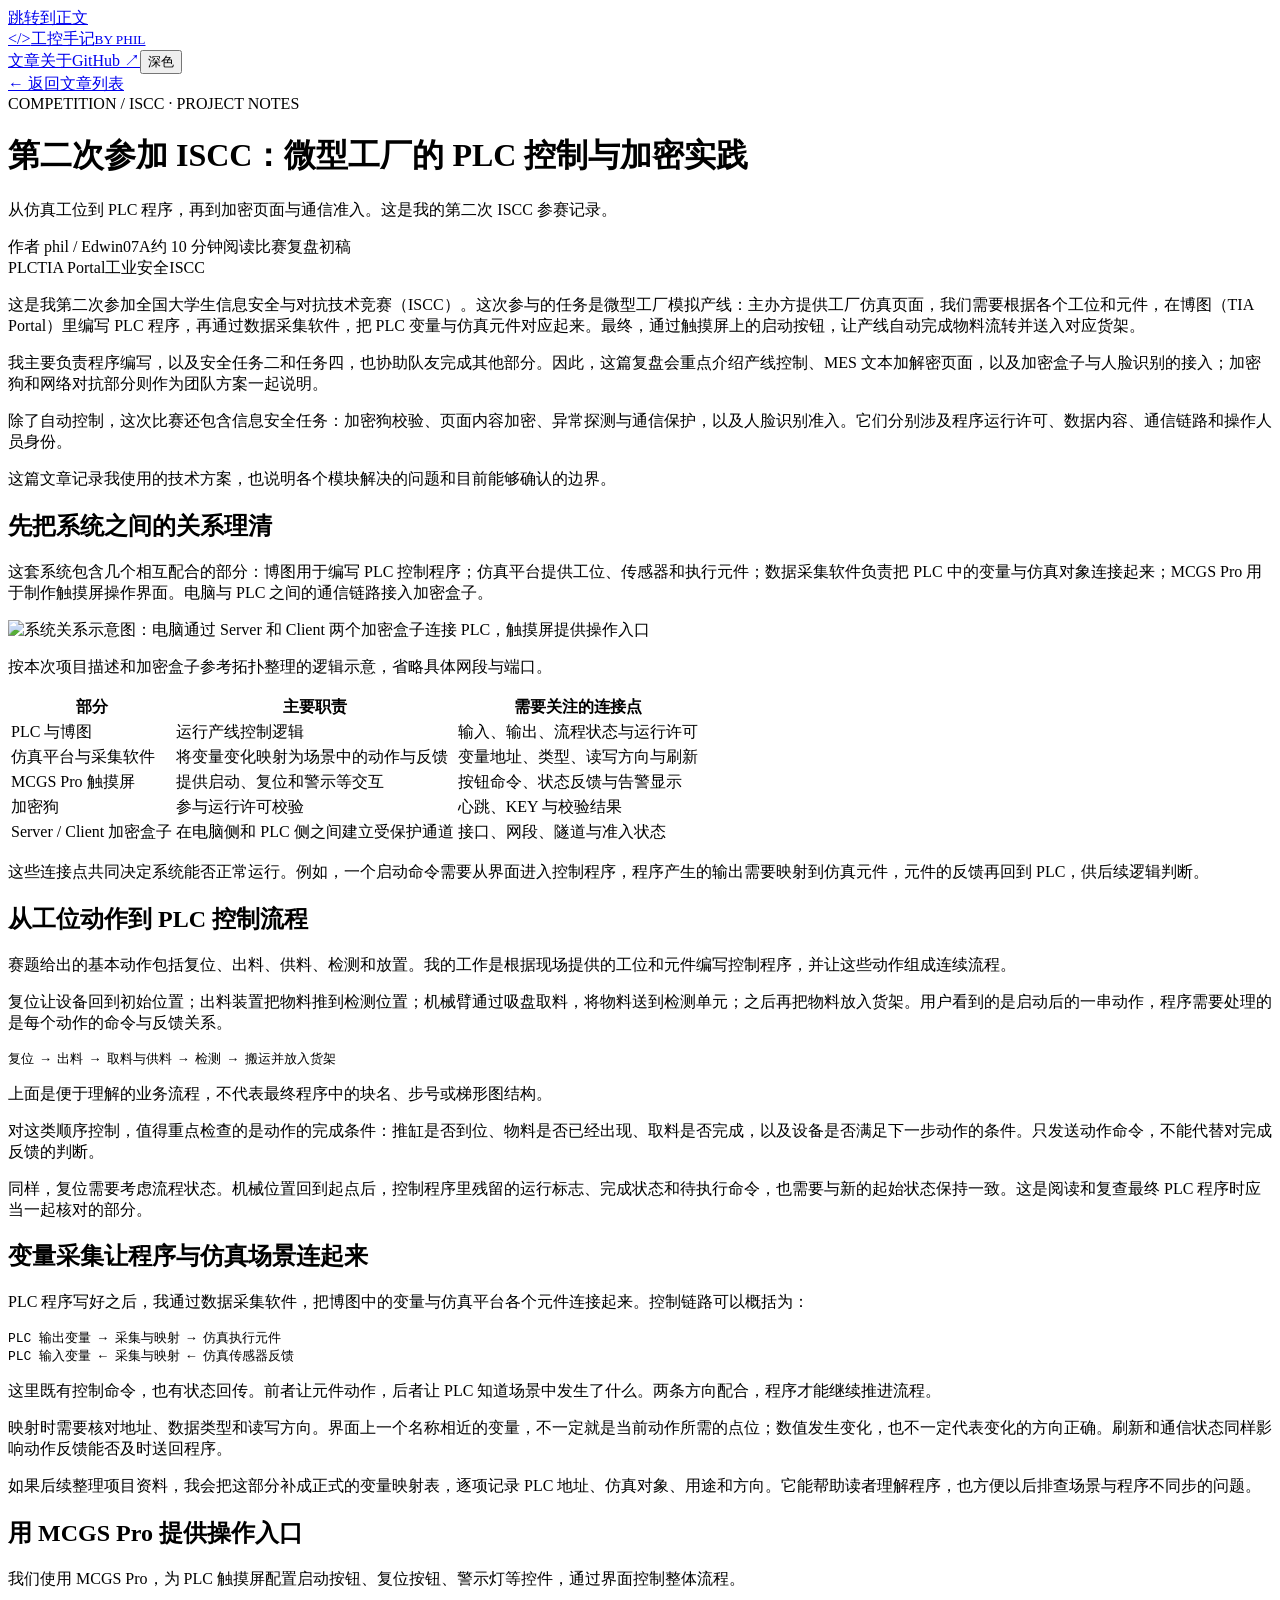
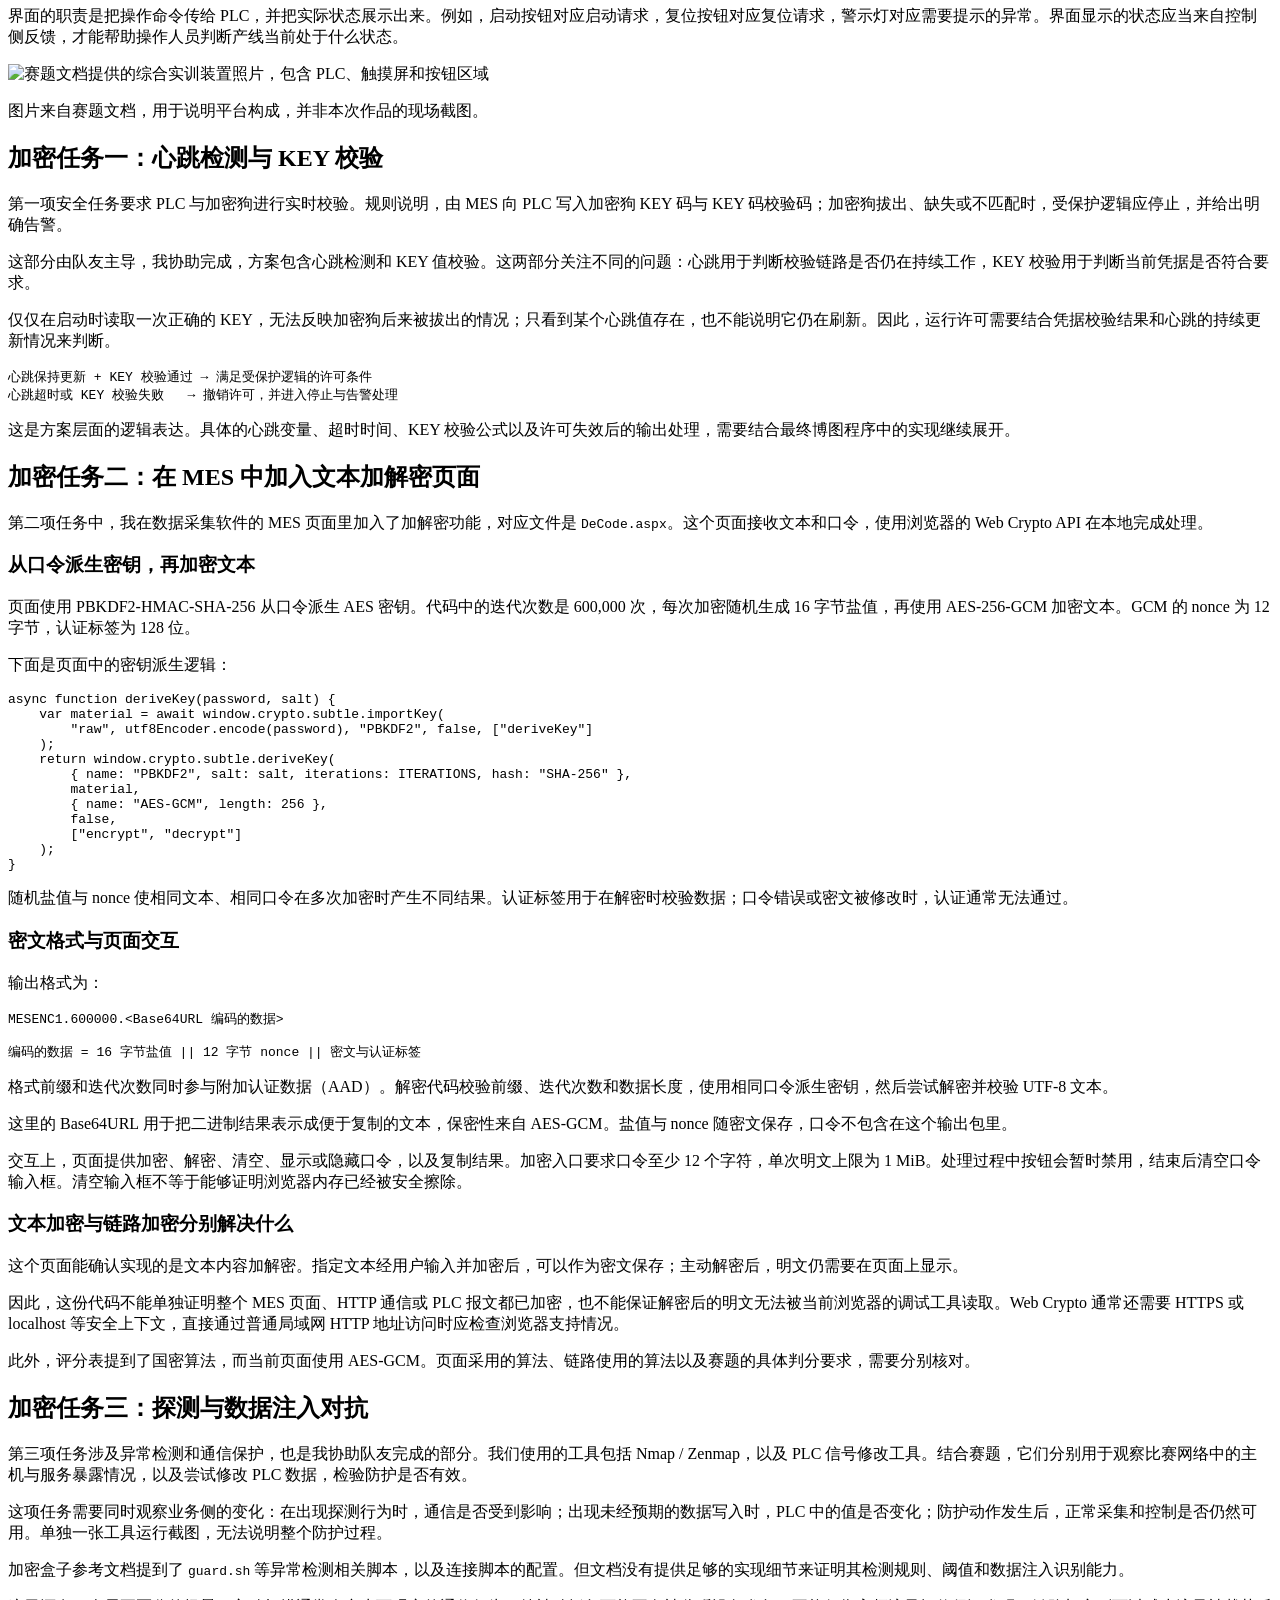
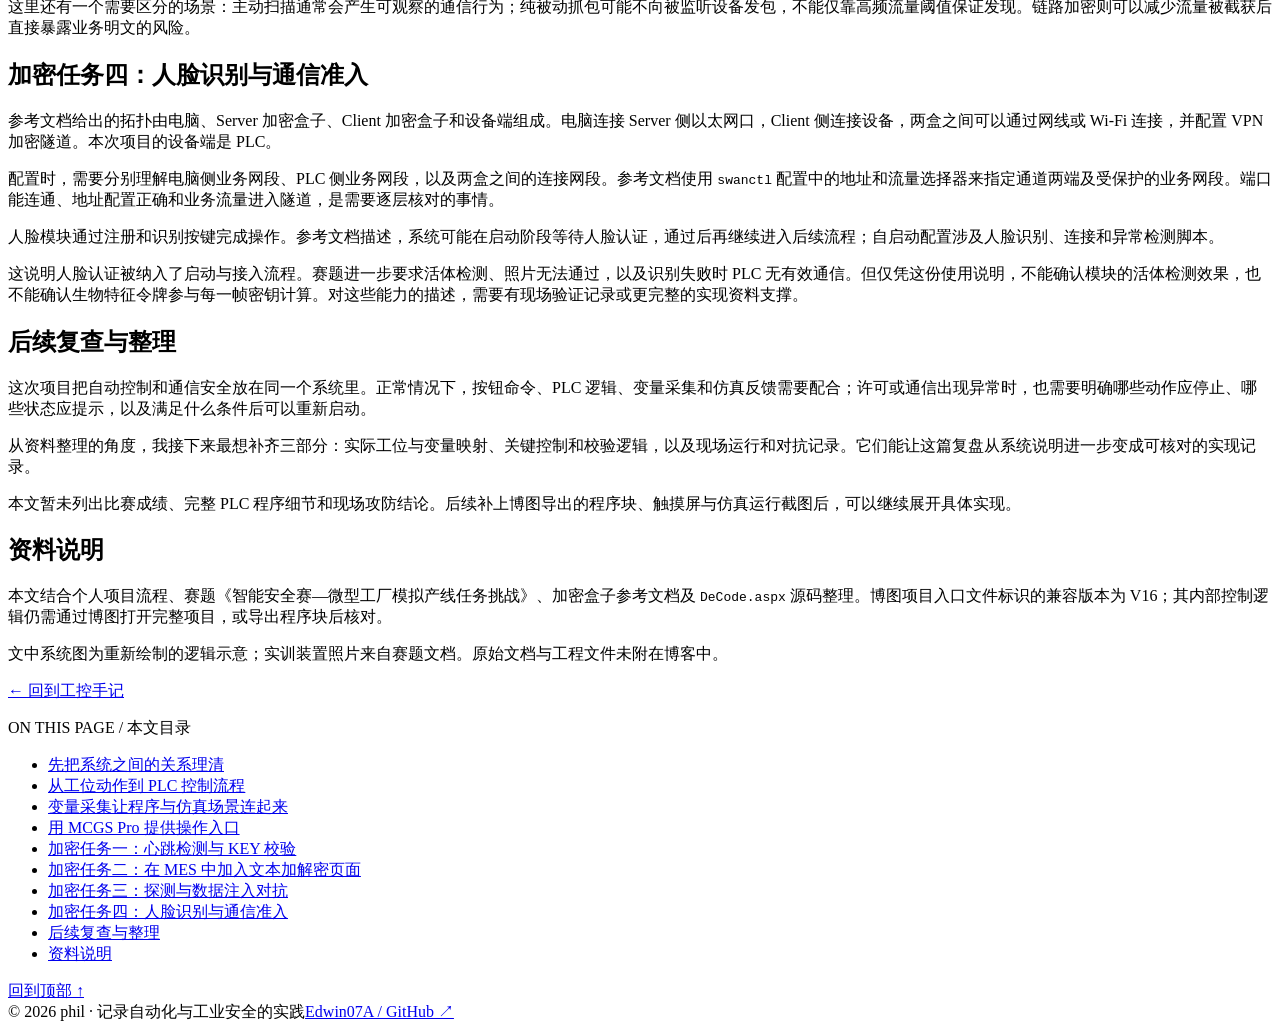
==== micro-factory.html @ 3b3b58c2 "ISCC 比赛复盘" ====
<!doctype html>
<html lang="zh-CN"><head><meta charset="utf-8"><meta name="viewport" content="width=device-width, initial-scale=1">
<title>第二次参加 ISCC：微型工厂的 PLC 控制与加密实践 · phil 的工控手记</title><meta name="description" content="记录微型工厂仿真产线中的博图编程、变量采集、MCGS Pro 组态，以及加密狗校验、文本加密与加密盒子通信保护。">
<meta name="author" content="phil"><meta name="color-scheme" content="light dark"><meta property="og:title" content="第二次参加 ISCC：微型工厂的 PLC 控制与加密实践"><meta property="og:description" content="记录微型工厂仿真产线中的博图编程、变量采集、MCGS Pro 组态，以及加密狗校验、文本加密与加密盒子通信保护。"><meta property="og:type" content="article"><meta property="og:locale" content="zh_CN">
<link rel="icon" type="image/svg+xml" href="assets/favicon.svg"><link rel="stylesheet" href="assets/style.css"><script src="assets/site.js" defer></script>
</head><body><a class="skip-link" href="#main">跳转到正文</a>
<header class="site-header"><div class="wrap header-inner">
<a class="brand" href="index.html" aria-label="phil 的工控手记首页"><span class="brand-mark" aria-hidden="true">&lt;/&gt;</span>工控手记<small>BY PHIL</small></a>
<nav aria-label="主导航"><a href="index.html#posts">文章</a><a class="about-link" href="index.html#about">关于</a><a href="https://github.com/Edwin07A" target="_blank" rel="noopener noreferrer">GitHub ↗</a><button class="theme-toggle" type="button" data-theme-toggle>深色</button></nav>
</div></header><div class="reading-progress" aria-hidden="true"></div><main id="main" class="wrap"><header class="article-header"><a class="back-link" href="index.html#posts">← 返回文章列表</a><div class="eyebrow">COMPETITION / ISCC · PROJECT NOTES</div><h1>第二次参加 ISCC：微型工厂的 PLC 控制与加密实践</h1><p class="article-deck">从仿真工位到 PLC 程序，再到加密页面与通信准入。这是我的第二次 ISCC 参赛记录。</p><div class="article-meta"><span>作者 phil / Edwin07A</span><span>约 10 分钟阅读</span><span>比赛复盘初稿</span></div><div class="tags"><span class="tag">PLC</span><span class="tag">TIA Portal</span><span class="tag">工业安全</span><span class="tag">ISCC</span></div></header>
<div class="article-layout"><article class="article-body" aria-label="比赛复盘正文"><p>这是我第二次参加全国大学生信息安全与对抗技术竞赛（ISCC）。这次参与的任务是微型工厂模拟产线：主办方提供工厂仿真页面，我们需要根据各个工位和元件，在博图（TIA Portal）里编写 PLC 程序，再通过数据采集软件，把 PLC 变量与仿真元件对应起来。最终，通过触摸屏上的启动按钮，让产线自动完成物料流转并送入对应货架。</p>
<p>我主要负责程序编写，以及安全任务二和任务四，也协助队友完成其他部分。因此，这篇复盘会重点介绍产线控制、MES 文本加解密页面，以及加密盒子与人脸识别的接入；加密狗和网络对抗部分则作为团队方案一起说明。</p>
<p>除了自动控制，这次比赛还包含信息安全任务：加密狗校验、页面内容加密、异常探测与通信保护，以及人脸识别准入。它们分别涉及程序运行许可、数据内容、通信链路和操作人员身份。</p>
<p>这篇文章记录我使用的技术方案，也说明各个模块解决的问题和目前能够确认的边界。</p>
<h2 id="section-1">先把系统之间的关系理清</h2>
<p>这套系统包含几个相互配合的部分：博图用于编写 PLC 控制程序；仿真平台提供工位、传感器和执行元件；数据采集软件负责把 PLC 中的变量与仿真对象连接起来；MCGS Pro 用于制作触摸屏操作界面。电脑与 PLC 之间的通信链路接入加密盒子。</p>
<p><img alt="系统关系示意图：电脑通过 Server 和 Client 两个加密盒子连接 PLC，触摸屏提供操作入口" src="assets/images/system-overview.svg" /></p>
<p class="figure-note">按本次项目描述和加密盒子参考拓扑整理的逻辑示意，省略具体网段与端口。</p>

<table>
<thead>
<tr>
<th>部分</th>
<th>主要职责</th>
<th>需要关注的连接点</th>
</tr>
</thead>
<tbody>
<tr>
<td>PLC 与博图</td>
<td>运行产线控制逻辑</td>
<td>输入、输出、流程状态与运行许可</td>
</tr>
<tr>
<td>仿真平台与采集软件</td>
<td>将变量变化映射为场景中的动作与反馈</td>
<td>变量地址、类型、读写方向与刷新</td>
</tr>
<tr>
<td>MCGS Pro 触摸屏</td>
<td>提供启动、复位和警示等交互</td>
<td>按钮命令、状态反馈与告警显示</td>
</tr>
<tr>
<td>加密狗</td>
<td>参与运行许可校验</td>
<td>心跳、KEY 与校验结果</td>
</tr>
<tr>
<td>Server / Client 加密盒子</td>
<td>在电脑侧和 PLC 侧之间建立受保护通道</td>
<td>接口、网段、隧道与准入状态</td>
</tr>
</tbody>
</table>
<p>这些连接点共同决定系统能否正常运行。例如，一个启动命令需要从界面进入控制程序，程序产生的输出需要映射到仿真元件，元件的反馈再回到 PLC，供后续逻辑判断。</p>
<h2 id="section-2">从工位动作到 PLC 控制流程</h2>
<p>赛题给出的基本动作包括复位、出料、供料、检测和放置。我的工作是根据现场提供的工位和元件编写控制程序，并让这些动作组成连续流程。</p>
<p>复位让设备回到初始位置；出料装置把物料推到检测位置；机械臂通过吸盘取料，将物料送到检测单元；之后再把物料放入货架。用户看到的是启动后的一串动作，程序需要处理的是每个动作的命令与反馈关系。</p>
<pre><code class="language-text">复位 → 出料 → 取料与供料 → 检测 → 搬运并放入货架
</code></pre>
<p>上面是便于理解的业务流程，不代表最终程序中的块名、步号或梯形图结构。</p>
<p>对这类顺序控制，值得重点检查的是动作的完成条件：推缸是否到位、物料是否已经出现、取料是否完成，以及设备是否满足下一步动作的条件。只发送动作命令，不能代替对完成反馈的判断。</p>
<p>同样，复位需要考虑流程状态。机械位置回到起点后，控制程序里残留的运行标志、完成状态和待执行命令，也需要与新的起始状态保持一致。这是阅读和复查最终 PLC 程序时应当一起核对的部分。</p>
<h2 id="section-3">变量采集让程序与仿真场景连起来</h2>
<p>PLC 程序写好之后，我通过数据采集软件，把博图中的变量与仿真平台各个元件连接起来。控制链路可以概括为：</p>
<pre><code class="language-text">PLC 输出变量 → 采集与映射 → 仿真执行元件
PLC 输入变量 ← 采集与映射 ← 仿真传感器反馈
</code></pre>
<p>这里既有控制命令，也有状态回传。前者让元件动作，后者让 PLC 知道场景中发生了什么。两条方向配合，程序才能继续推进流程。</p>
<p>映射时需要核对地址、数据类型和读写方向。界面上一个名称相近的变量，不一定就是当前动作所需的点位；数值发生变化，也不一定代表变化的方向正确。刷新和通信状态同样影响动作反馈能否及时送回程序。</p>
<p>如果后续整理项目资料，我会把这部分补成正式的变量映射表，逐项记录 PLC 地址、仿真对象、用途和方向。它能帮助读者理解程序，也方便以后排查场景与程序不同步的问题。</p>
<h2 id="section-4">用 MCGS Pro 提供操作入口</h2>
<p>我们使用 MCGS Pro，为 PLC 触摸屏配置启动按钮、复位按钮、警示灯等控件，通过界面控制整体流程。</p>
<p>界面的职责是把操作命令传给 PLC，并把实际状态展示出来。例如，启动按钮对应启动请求，复位按钮对应复位请求，警示灯对应需要提示的异常。界面显示的状态应当来自控制侧反馈，才能帮助操作人员判断产线当前处于什么状态。</p>
<p><img alt="赛题文档提供的综合实训装置照片，包含 PLC、触摸屏和按钮区域" src="assets/images/control-platform.jpg" /></p>
<p class="figure-note">图片来自赛题文档，用于说明平台构成，并非本次作品的现场截图。</p>

<h2 id="section-5">加密任务一：心跳检测与 KEY 校验</h2>
<p>第一项安全任务要求 PLC 与加密狗进行实时校验。规则说明，由 MES 向 PLC 写入加密狗 KEY 码与 KEY 码校验码；加密狗拔出、缺失或不匹配时，受保护逻辑应停止，并给出明确告警。</p>
<p>这部分由队友主导，我协助完成，方案包含心跳检测和 KEY 值校验。这两部分关注不同的问题：心跳用于判断校验链路是否仍在持续工作，KEY 校验用于判断当前凭据是否符合要求。</p>
<p>仅仅在启动时读取一次正确的 KEY，无法反映加密狗后来被拔出的情况；只看到某个心跳值存在，也不能说明它仍在刷新。因此，运行许可需要结合凭据校验结果和心跳的持续更新情况来判断。</p>
<pre><code class="language-text">心跳保持更新 + KEY 校验通过 → 满足受保护逻辑的许可条件
心跳超时或 KEY 校验失败   → 撤销许可，并进入停止与告警处理
</code></pre>
<p>这是方案层面的逻辑表达。具体的心跳变量、超时时间、KEY 校验公式以及许可失效后的输出处理，需要结合最终博图程序中的实现继续展开。</p>
<h2 id="section-6">加密任务二：在 MES 中加入文本加解密页面</h2>
<p>第二项任务中，我在数据采集软件的 MES 页面里加入了加解密功能，对应文件是 <code>DeCode.aspx</code>。这个页面接收文本和口令，使用浏览器的 Web Crypto API 在本地完成处理。</p>
<h3 id="_3">从口令派生密钥，再加密文本</h3>
<p>页面使用 PBKDF2-HMAC-SHA-256 从口令派生 AES 密钥。代码中的迭代次数是 600,000 次，每次加密随机生成 16 字节盐值，再使用 AES-256-GCM 加密文本。GCM 的 nonce 为 12 字节，认证标签为 128 位。</p>
<p>下面是页面中的密钥派生逻辑：</p>
<pre><code class="language-javascript">async function deriveKey(password, salt) {
    var material = await window.crypto.subtle.importKey(
        &quot;raw&quot;, utf8Encoder.encode(password), &quot;PBKDF2&quot;, false, [&quot;deriveKey&quot;]
    );
    return window.crypto.subtle.deriveKey(
        { name: &quot;PBKDF2&quot;, salt: salt, iterations: ITERATIONS, hash: &quot;SHA-256&quot; },
        material,
        { name: &quot;AES-GCM&quot;, length: 256 },
        false,
        [&quot;encrypt&quot;, &quot;decrypt&quot;]
    );
}
</code></pre>
<p>随机盐值与 nonce 使相同文本、相同口令在多次加密时产生不同结果。认证标签用于在解密时校验数据；口令错误或密文被修改时，认证通常无法通过。</p>
<h3 id="_4">密文格式与页面交互</h3>
<p>输出格式为：</p>
<pre><code class="language-text">MESENC1.600000.&lt;Base64URL 编码的数据&gt;

编码的数据 = 16 字节盐值 || 12 字节 nonce || 密文与认证标签
</code></pre>
<p>格式前缀和迭代次数同时参与附加认证数据（AAD）。解密代码校验前缀、迭代次数和数据长度，使用相同口令派生密钥，然后尝试解密并校验 UTF-8 文本。</p>
<p>这里的 Base64URL 用于把二进制结果表示成便于复制的文本，保密性来自 AES-GCM。盐值与 nonce 随密文保存，口令不包含在这个输出包里。</p>
<p>交互上，页面提供加密、解密、清空、显示或隐藏口令，以及复制结果。加密入口要求口令至少 12 个字符，单次明文上限为 1 MiB。处理过程中按钮会暂时禁用，结束后清空口令输入框。清空输入框不等于能够证明浏览器内存已经被安全擦除。</p>
<h3 id="_5">文本加密与链路加密分别解决什么</h3>
<p>这个页面能确认实现的是文本内容加解密。指定文本经用户输入并加密后，可以作为密文保存；主动解密后，明文仍需要在页面上显示。</p>
<p>因此，这份代码不能单独证明整个 MES 页面、HTTP 通信或 PLC 报文都已加密，也不能保证解密后的明文无法被当前浏览器的调试工具读取。Web Crypto 通常还需要 HTTPS 或 localhost 等安全上下文，直接通过普通局域网 HTTP 地址访问时应检查浏览器支持情况。</p>
<p>此外，评分表提到了国密算法，而当前页面使用 AES-GCM。页面采用的算法、链路使用的算法以及赛题的具体判分要求，需要分别核对。</p>
<h2 id="section-7">加密任务三：探测与数据注入对抗</h2>
<p>第三项任务涉及异常检测和通信保护，也是我协助队友完成的部分。我们使用的工具包括 Nmap / Zenmap，以及 PLC 信号修改工具。结合赛题，它们分别用于观察比赛网络中的主机与服务暴露情况，以及尝试修改 PLC 数据，检验防护是否有效。</p>
<p>这项任务需要同时观察业务侧的变化：在出现探测行为时，通信是否受到影响；出现未经预期的数据写入时，PLC 中的值是否变化；防护动作发生后，正常采集和控制是否仍然可用。单独一张工具运行截图，无法说明整个防护过程。</p>
<p>加密盒子参考文档提到了 <code>guard.sh</code> 等异常检测相关脚本，以及连接脚本的配置。但文档没有提供足够的实现细节来证明其检测规则、阈值和数据注入识别能力。</p>
<p>这里还有一个需要区分的场景：主动扫描通常会产生可观察的通信行为；纯被动抓包可能不向被监听设备发包，不能仅靠高频流量阈值保证发现。链路加密则可以减少流量被截获后直接暴露业务明文的风险。</p>
<h2 id="section-8">加密任务四：人脸识别与通信准入</h2>
<p>参考文档给出的拓扑由电脑、Server 加密盒子、Client 加密盒子和设备端组成。电脑连接 Server 侧以太网口，Client 侧连接设备，两盒之间可以通过网线或 Wi-Fi 连接，并配置 VPN 加密隧道。本次项目的设备端是 PLC。</p>
<p>配置时，需要分别理解电脑侧业务网段、PLC 侧业务网段，以及两盒之间的连接网段。参考文档使用 <code>swanctl</code> 配置中的地址和流量选择器来指定通道两端及受保护的业务网段。端口能连通、地址配置正确和业务流量进入隧道，是需要逐层核对的事情。</p>
<p>人脸模块通过注册和识别按键完成操作。参考文档描述，系统可能在启动阶段等待人脸认证，通过后再继续进入后续流程；自启动配置涉及人脸识别、连接和异常检测脚本。</p>
<p>这说明人脸认证被纳入了启动与接入流程。赛题进一步要求活体检测、照片无法通过，以及识别失败时 PLC 无有效通信。但仅凭这份使用说明，不能确认模块的活体检测效果，也不能确认生物特征令牌参与每一帧密钥计算。对这些能力的描述，需要有现场验证记录或更完整的实现资料支撑。</p>
<h2 id="section-9">后续复查与整理</h2>
<p>这次项目把自动控制和通信安全放在同一个系统里。正常情况下，按钮命令、PLC 逻辑、变量采集和仿真反馈需要配合；许可或通信出现异常时，也需要明确哪些动作应停止、哪些状态应提示，以及满足什么条件后可以重新启动。</p>
<p>从资料整理的角度，我接下来最想补齐三部分：实际工位与变量映射、关键控制和校验逻辑，以及现场运行和对抗记录。它们能让这篇复盘从系统说明进一步变成可核对的实现记录。</p>
<p>本文暂未列出比赛成绩、完整 PLC 程序细节和现场攻防结论。后续补上博图导出的程序块、触摸屏与仿真运行截图后，可以继续展开具体实现。</p>
<h2 id="section-10">资料说明</h2>
<p>本文结合个人项目流程、赛题《智能安全赛—微型工厂模拟产线任务挑战》、加密盒子参考文档及 <code>DeCode.aspx</code> 源码整理。博图项目入口文件标识的兼容版本为 V16；其内部控制逻辑仍需通过博图打开完整项目，或导出程序块后核对。</p>
<p>文中系统图为重新绘制的逻辑示意；实训装置照片来自赛题文档。原始文档与工程文件未附在博客中。</p><div class="article-end"><a href="index.html#posts">← 回到工控手记</a></div></article><aside class="article-aside" aria-label="文章目录"><p class="aside-label">ON THIS PAGE / 本文目录</p><div class="toc">
<ul>
<li><a href="#section-1">先把系统之间的关系理清</a></li>
<li><a href="#section-2">从工位动作到 PLC 控制流程</a></li>
<li><a href="#section-3">变量采集让程序与仿真场景连起来</a></li>
<li><a href="#section-4">用 MCGS Pro 提供操作入口</a></li>
<li><a href="#section-5">加密任务一：心跳检测与 KEY 校验</a></li>
<li><a href="#section-6">加密任务二：在 MES 中加入文本加解密页面</a></li>
<li><a href="#section-7">加密任务三：探测与数据注入对抗</a></li>
<li><a href="#section-8">加密任务四：人脸识别与通信准入</a></li>
<li><a href="#section-9">后续复查与整理</a></li>
<li><a href="#section-10">资料说明</a></li>
</ul>
</div>
<div class="aside-bottom"><a href="#main">回到顶部 ↑</a></div></aside></div></main><footer class="site-footer"><div class="wrap footer-inner"><span>© 2026 phil · 记录自动化与工业安全的实践</span><a href="https://github.com/Edwin07A" target="_blank" rel="noopener noreferrer">Edwin07A / GitHub ↗</a></div></footer></body></html>
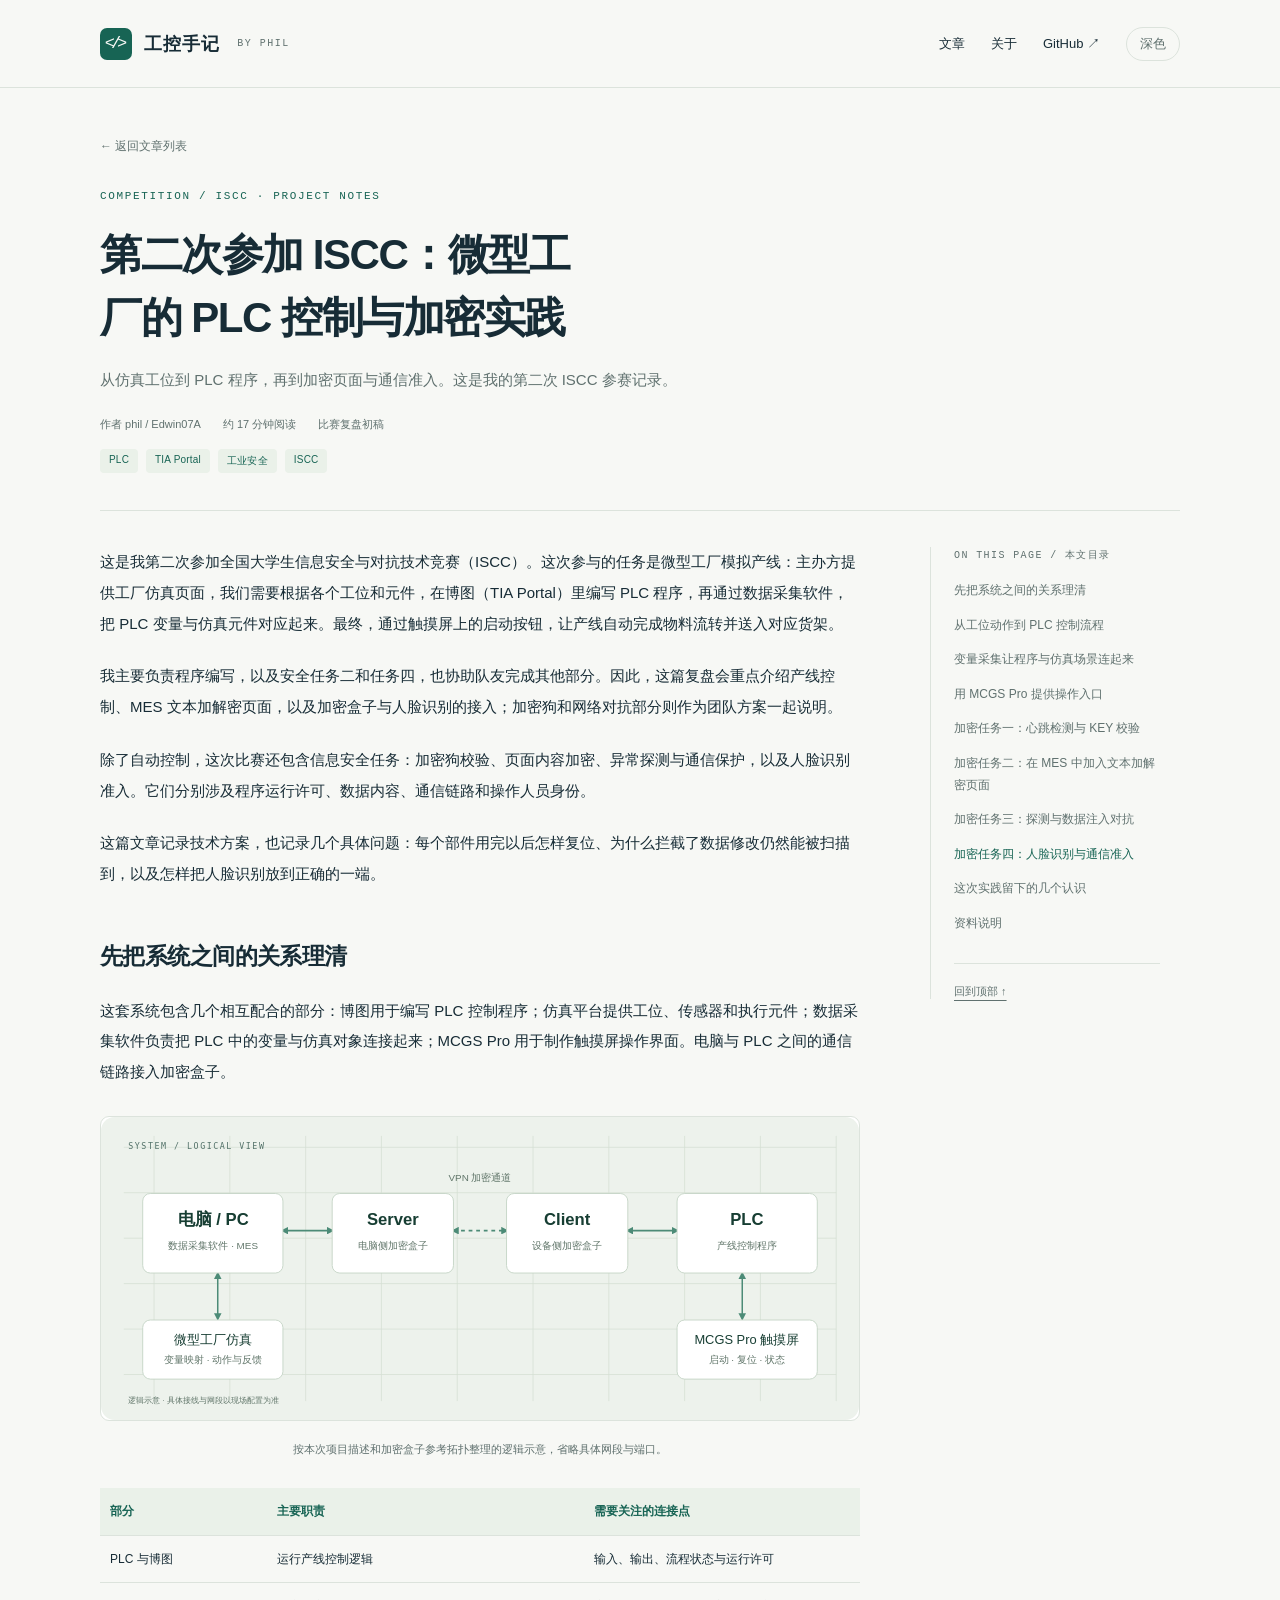
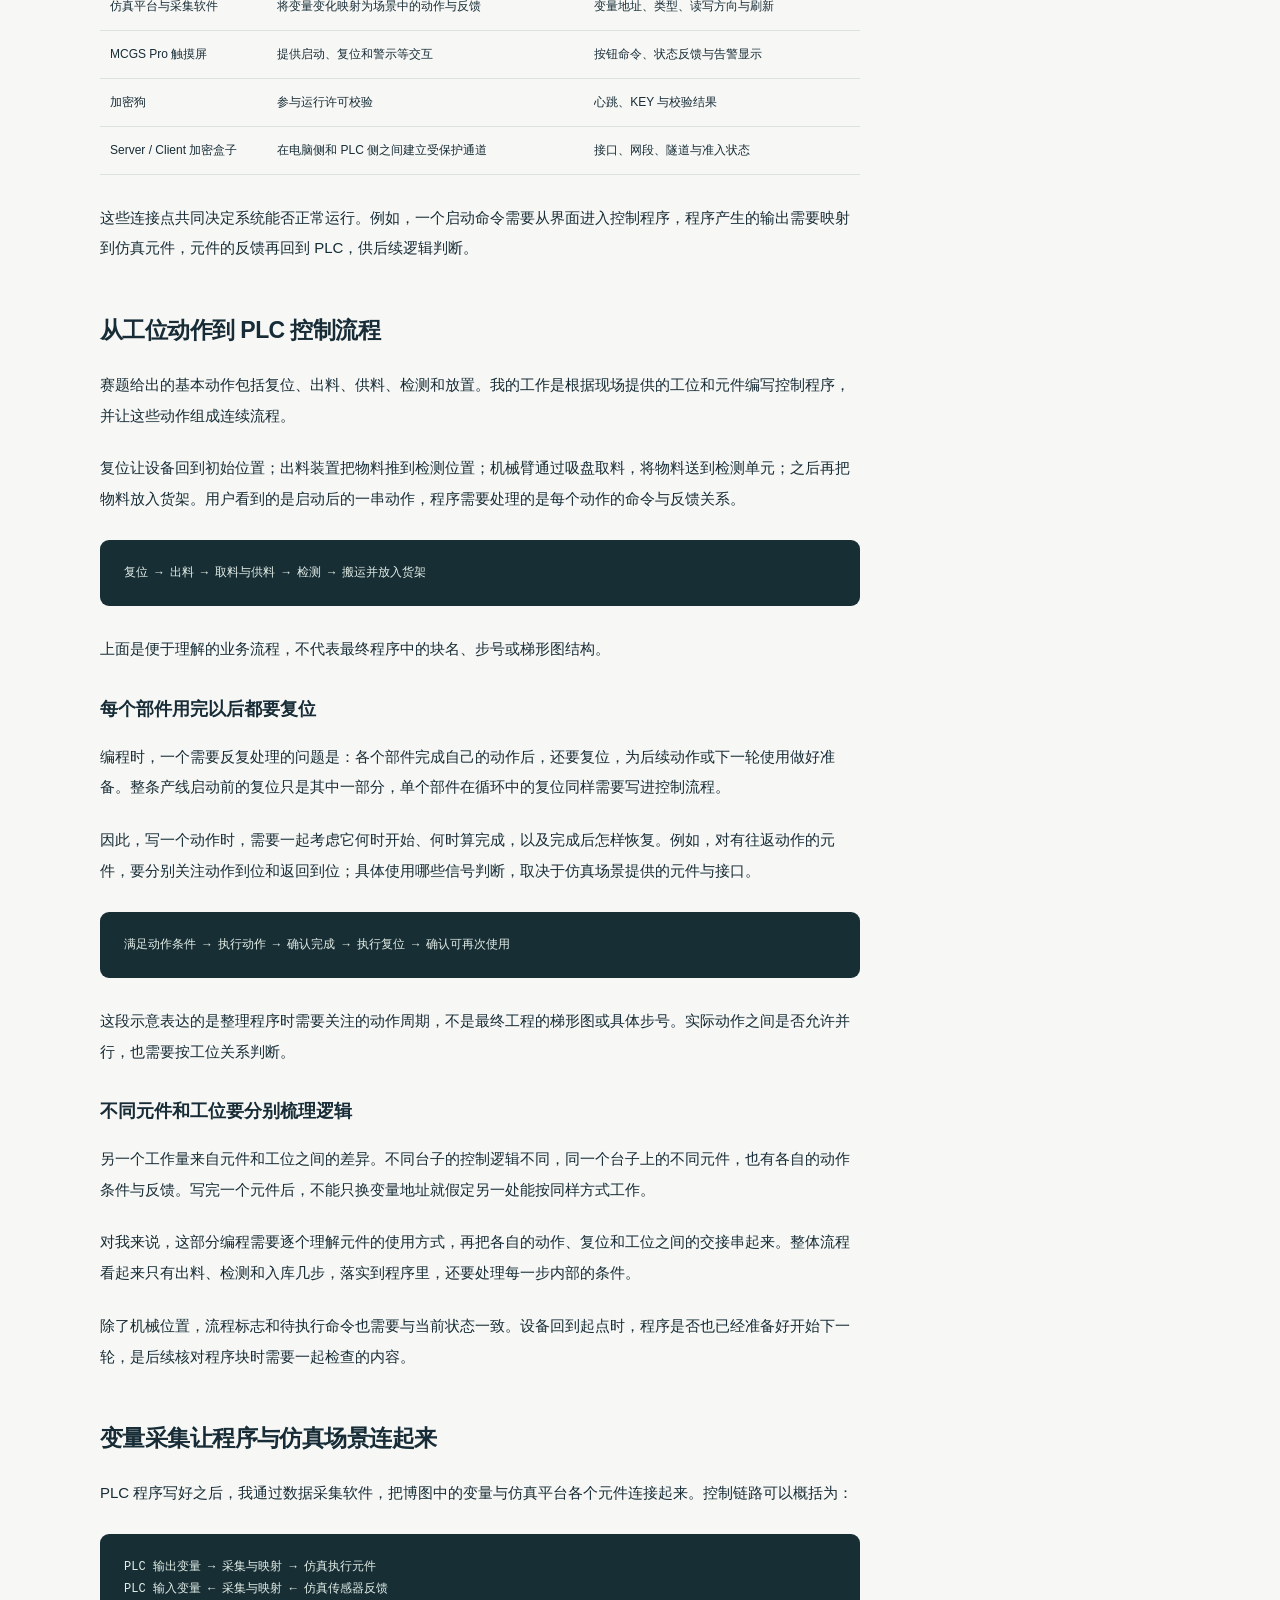
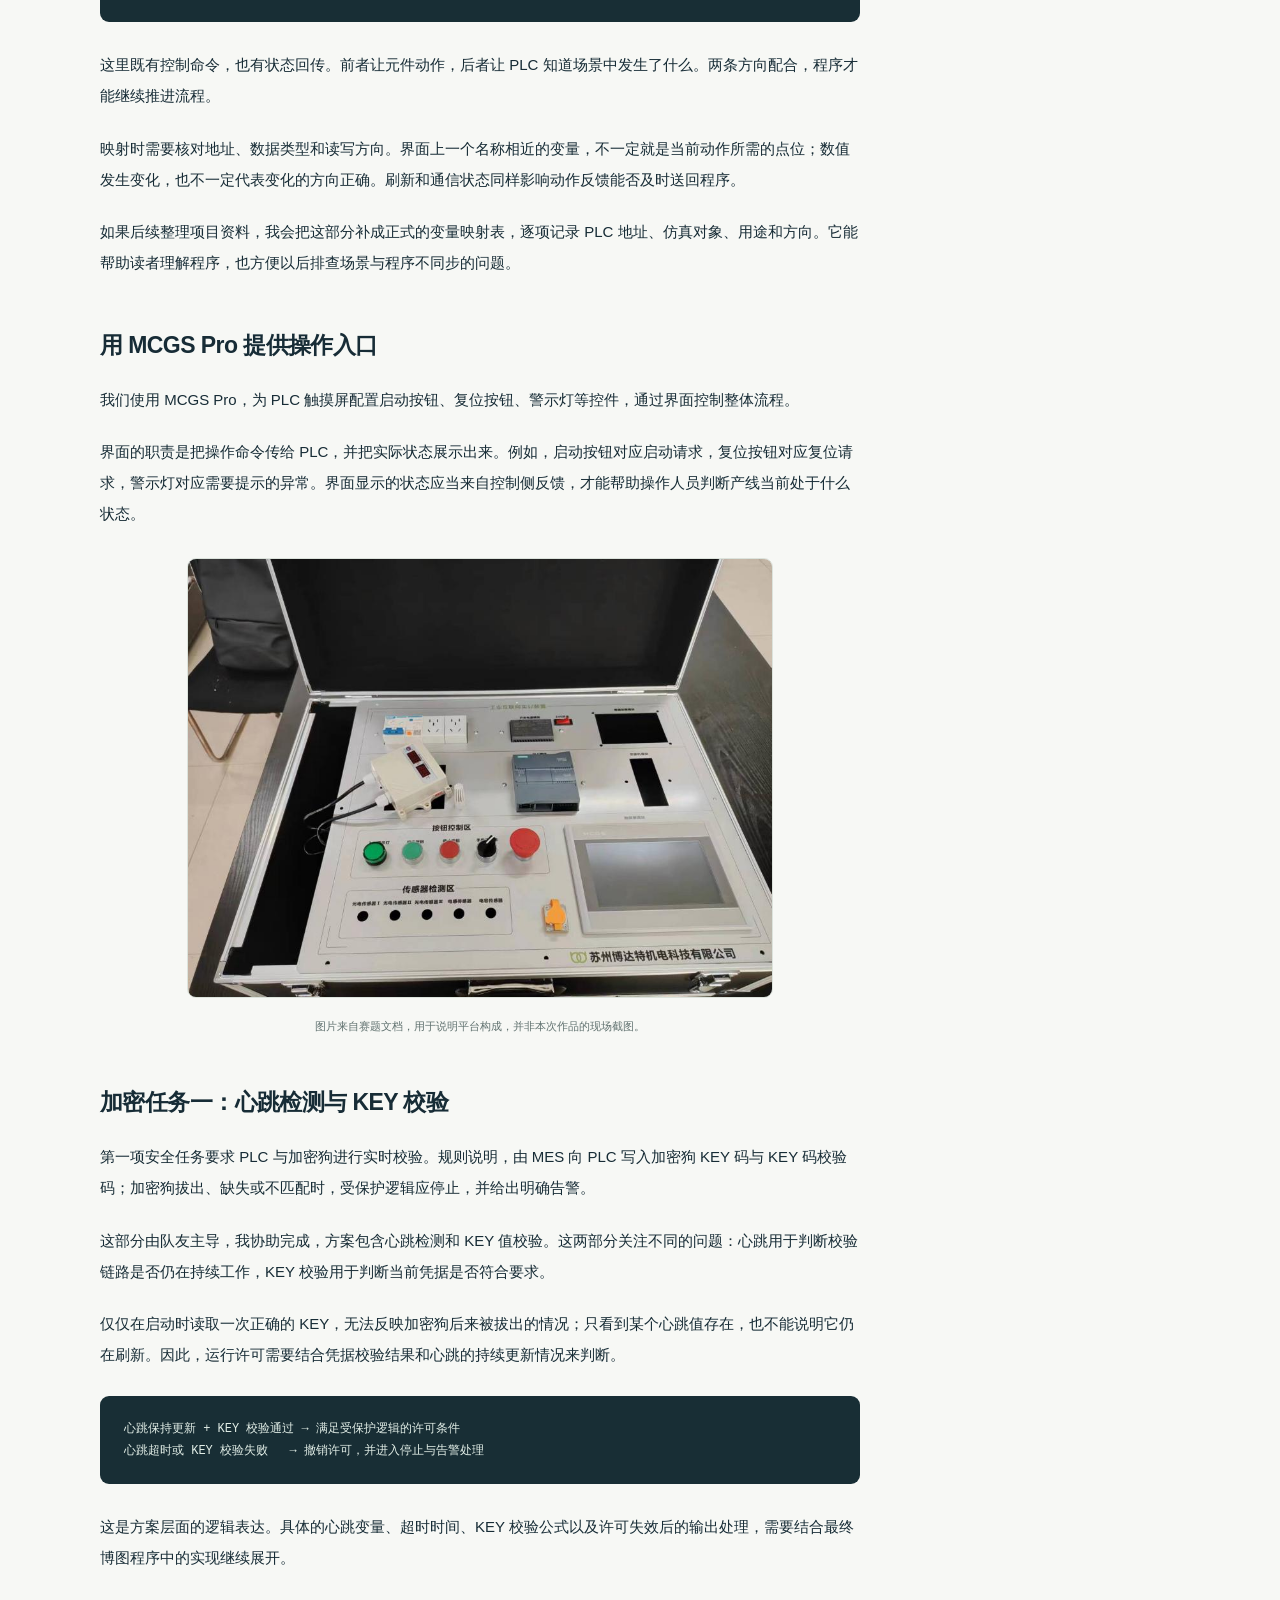
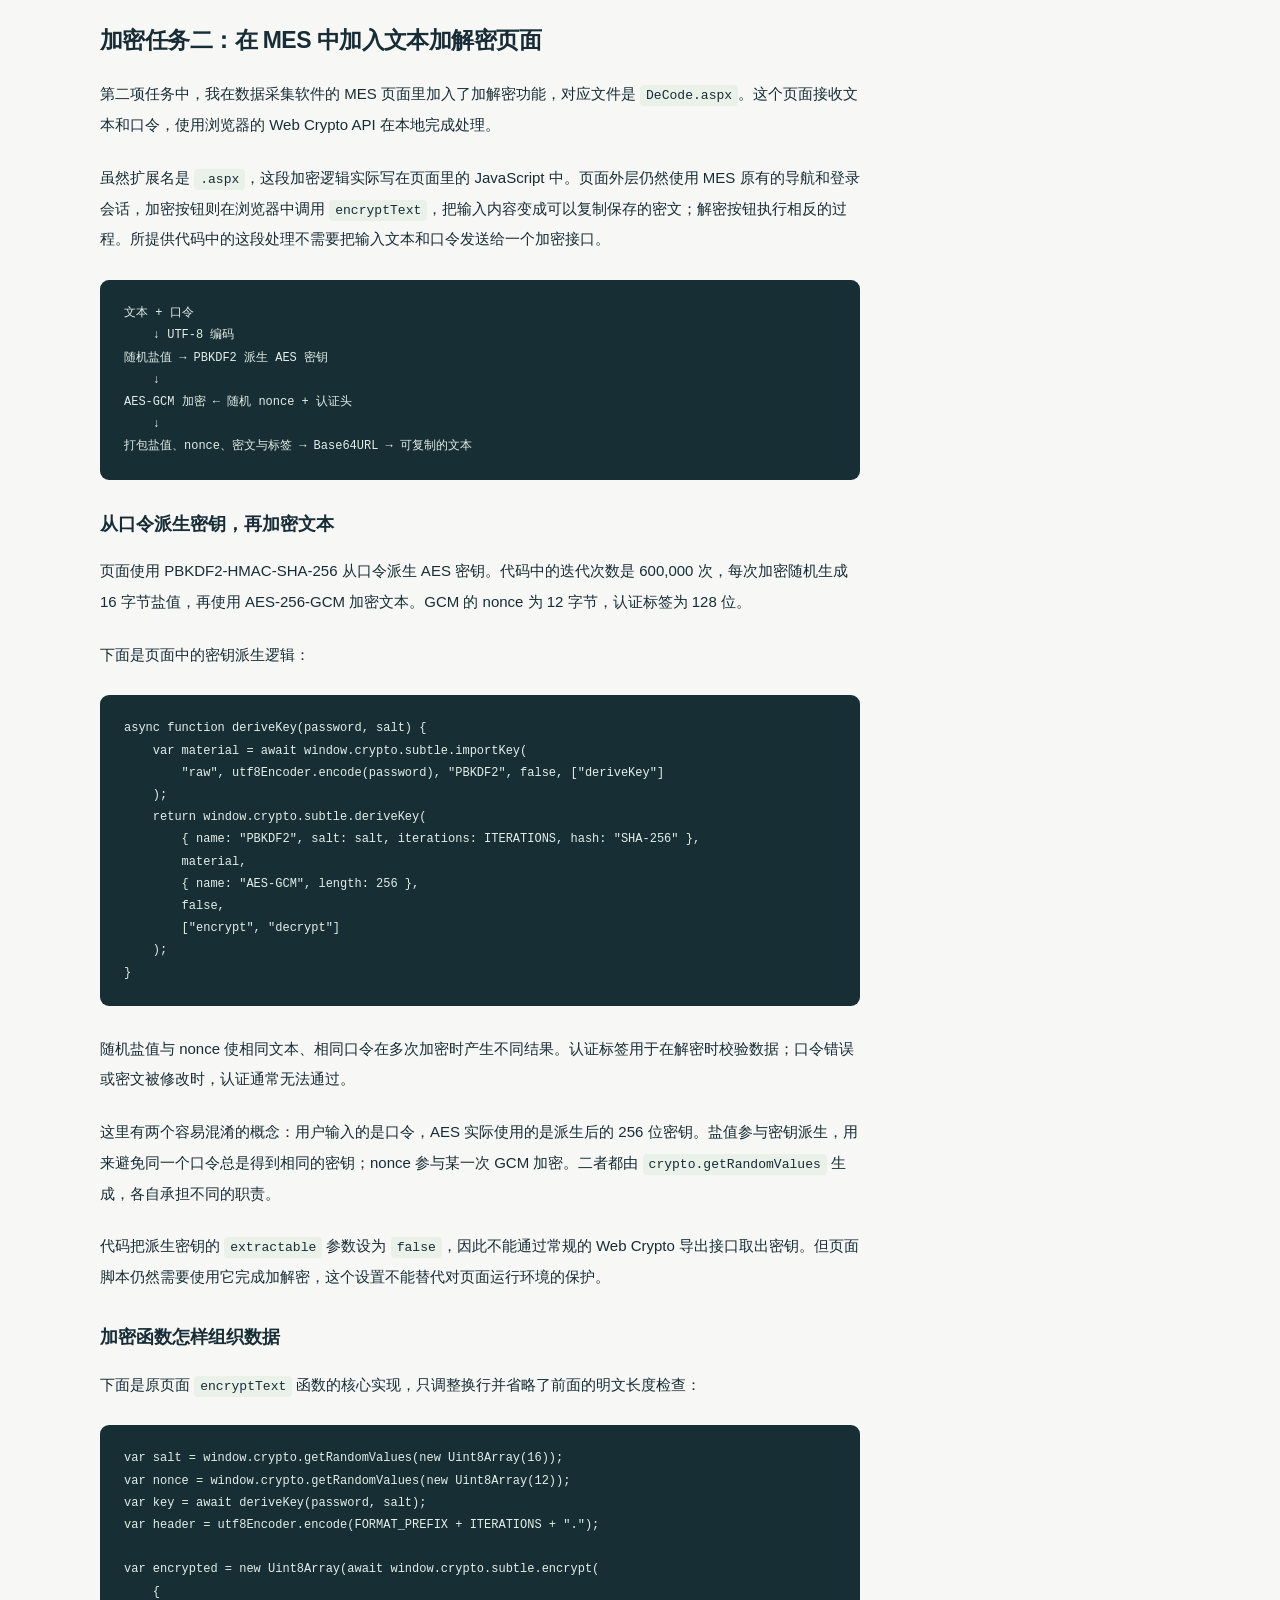
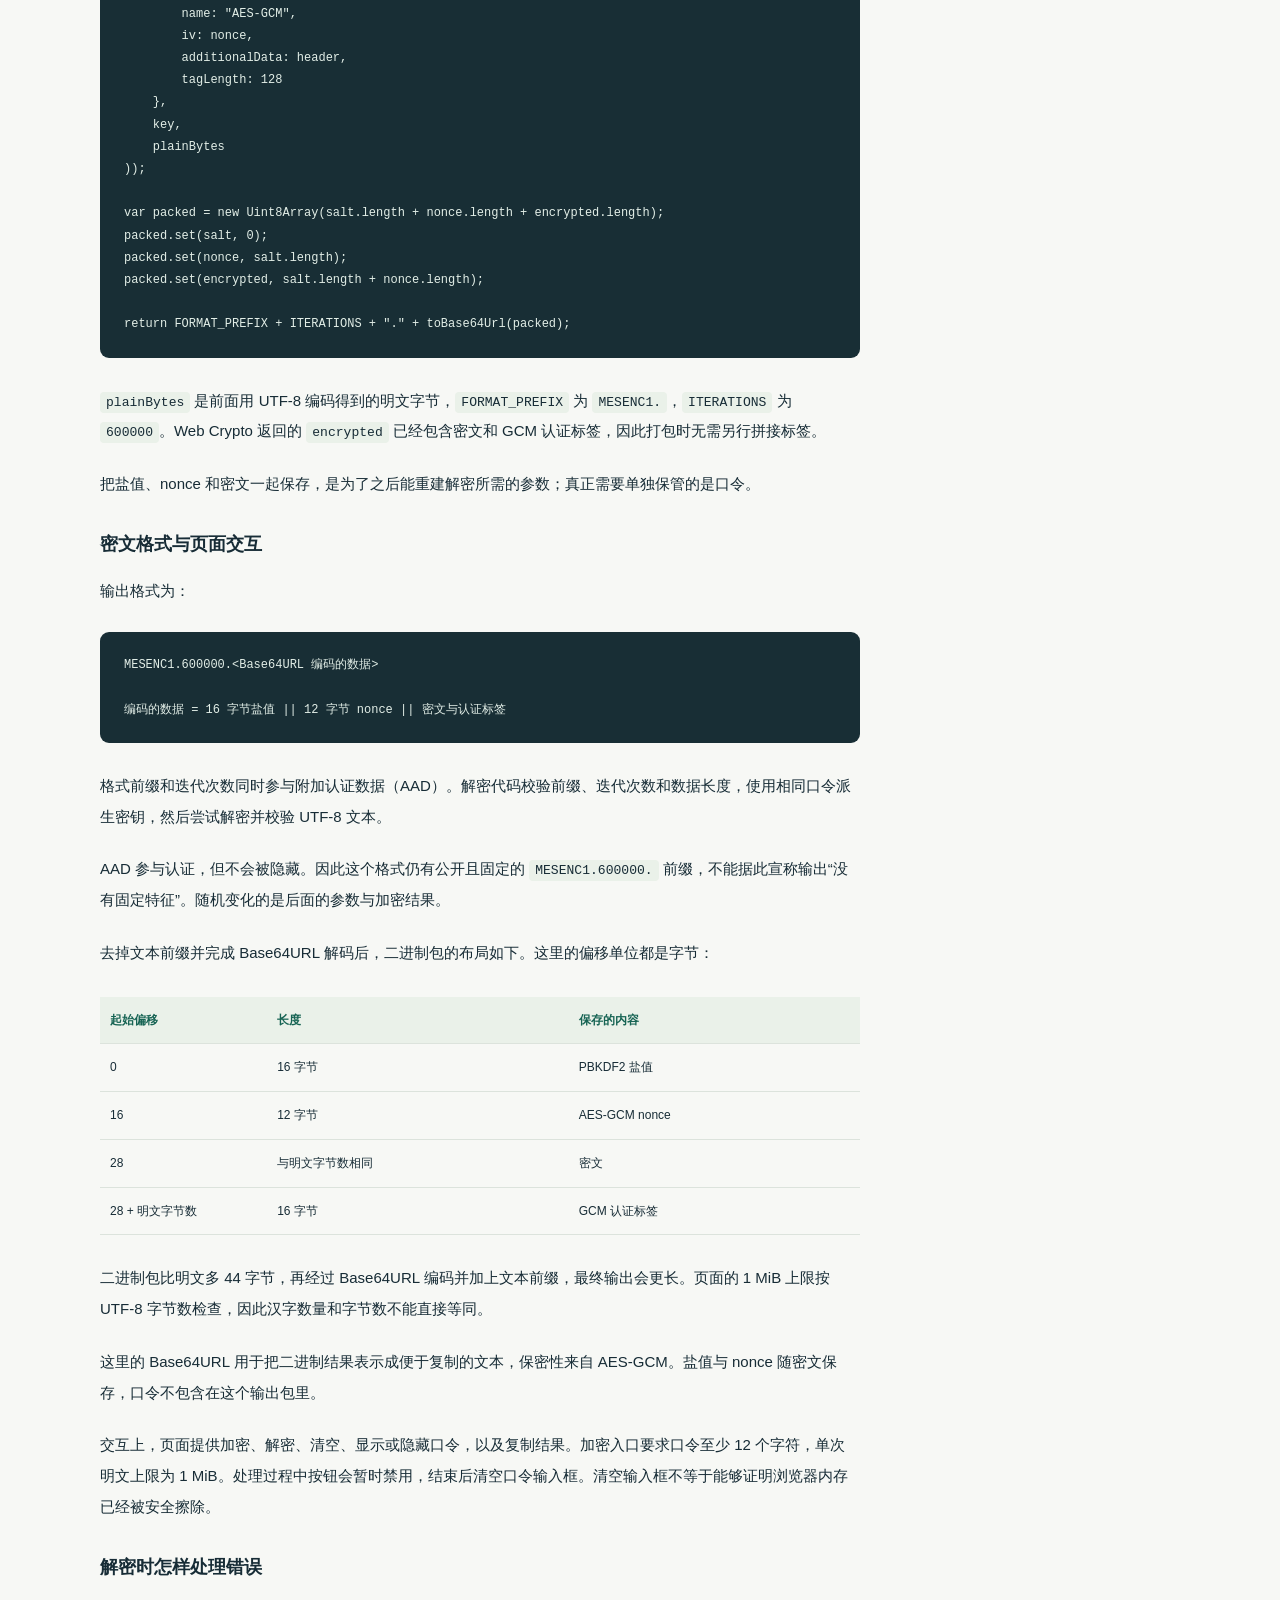
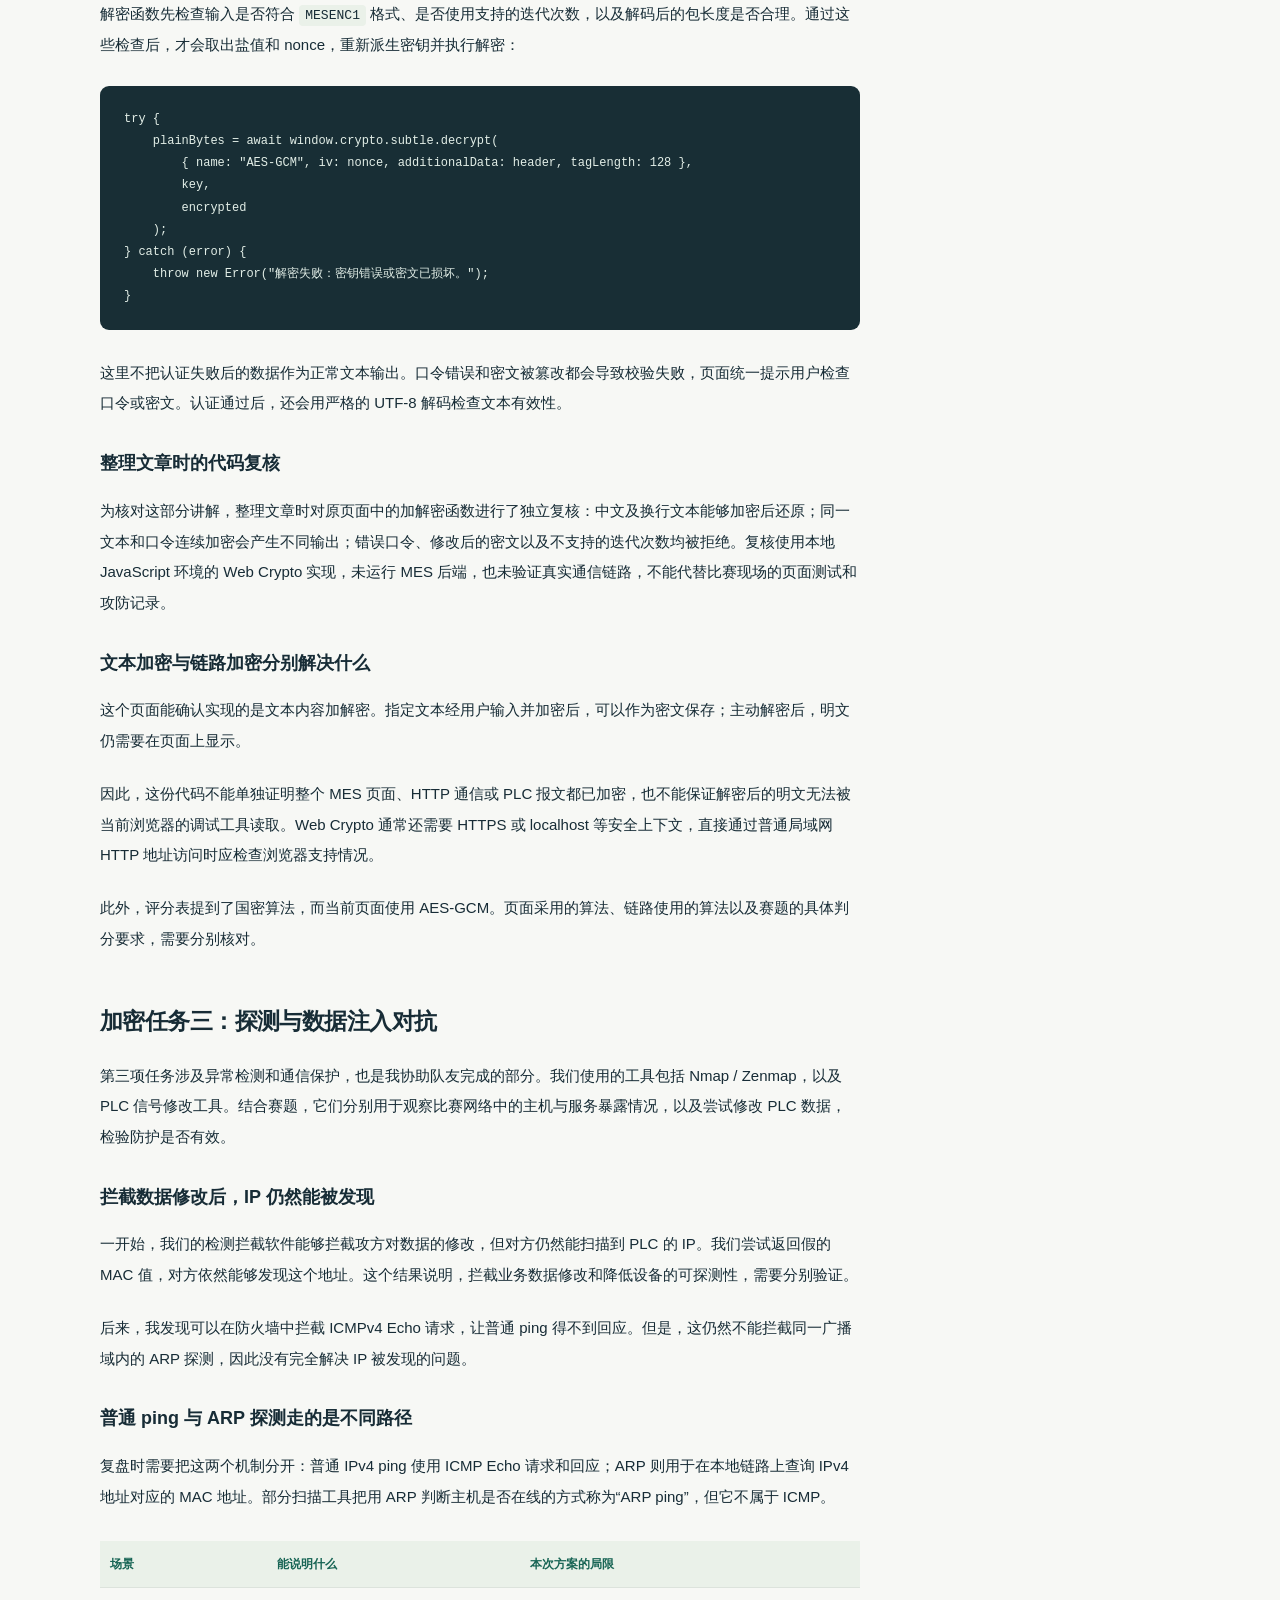
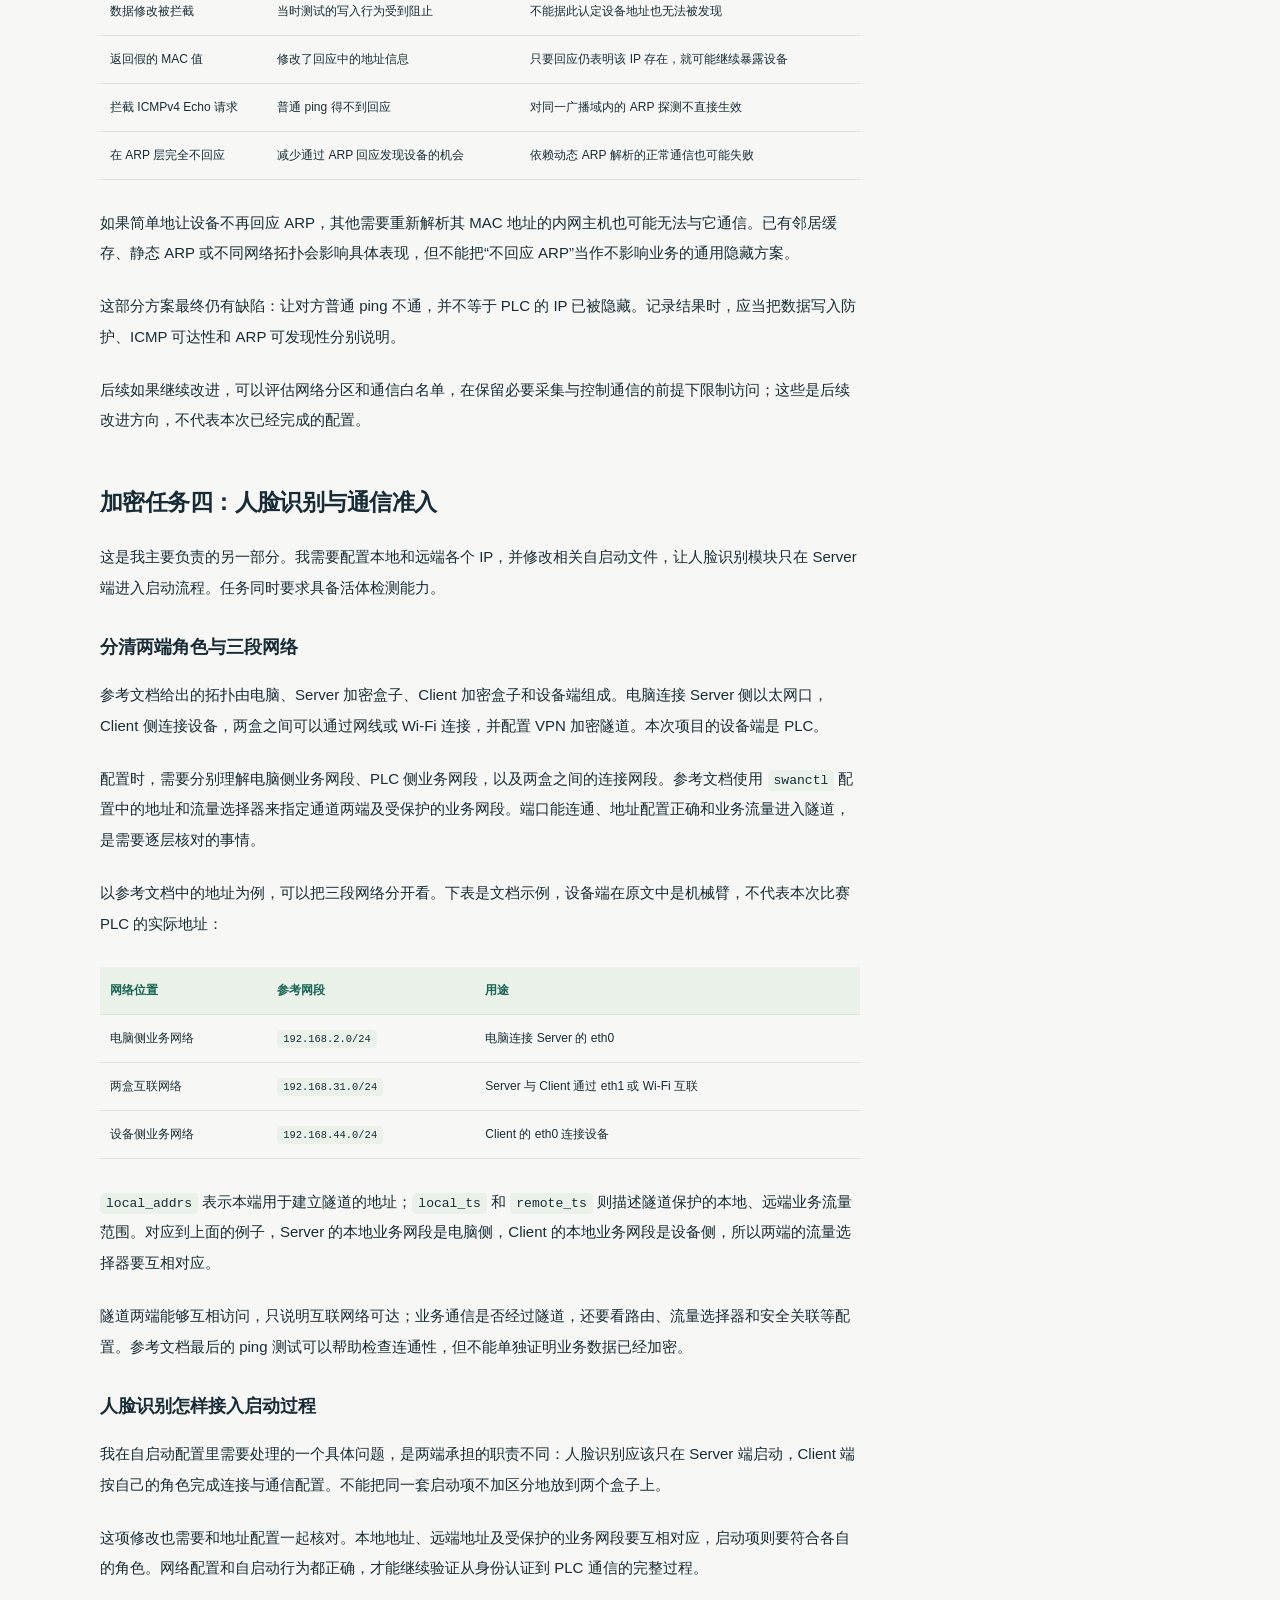
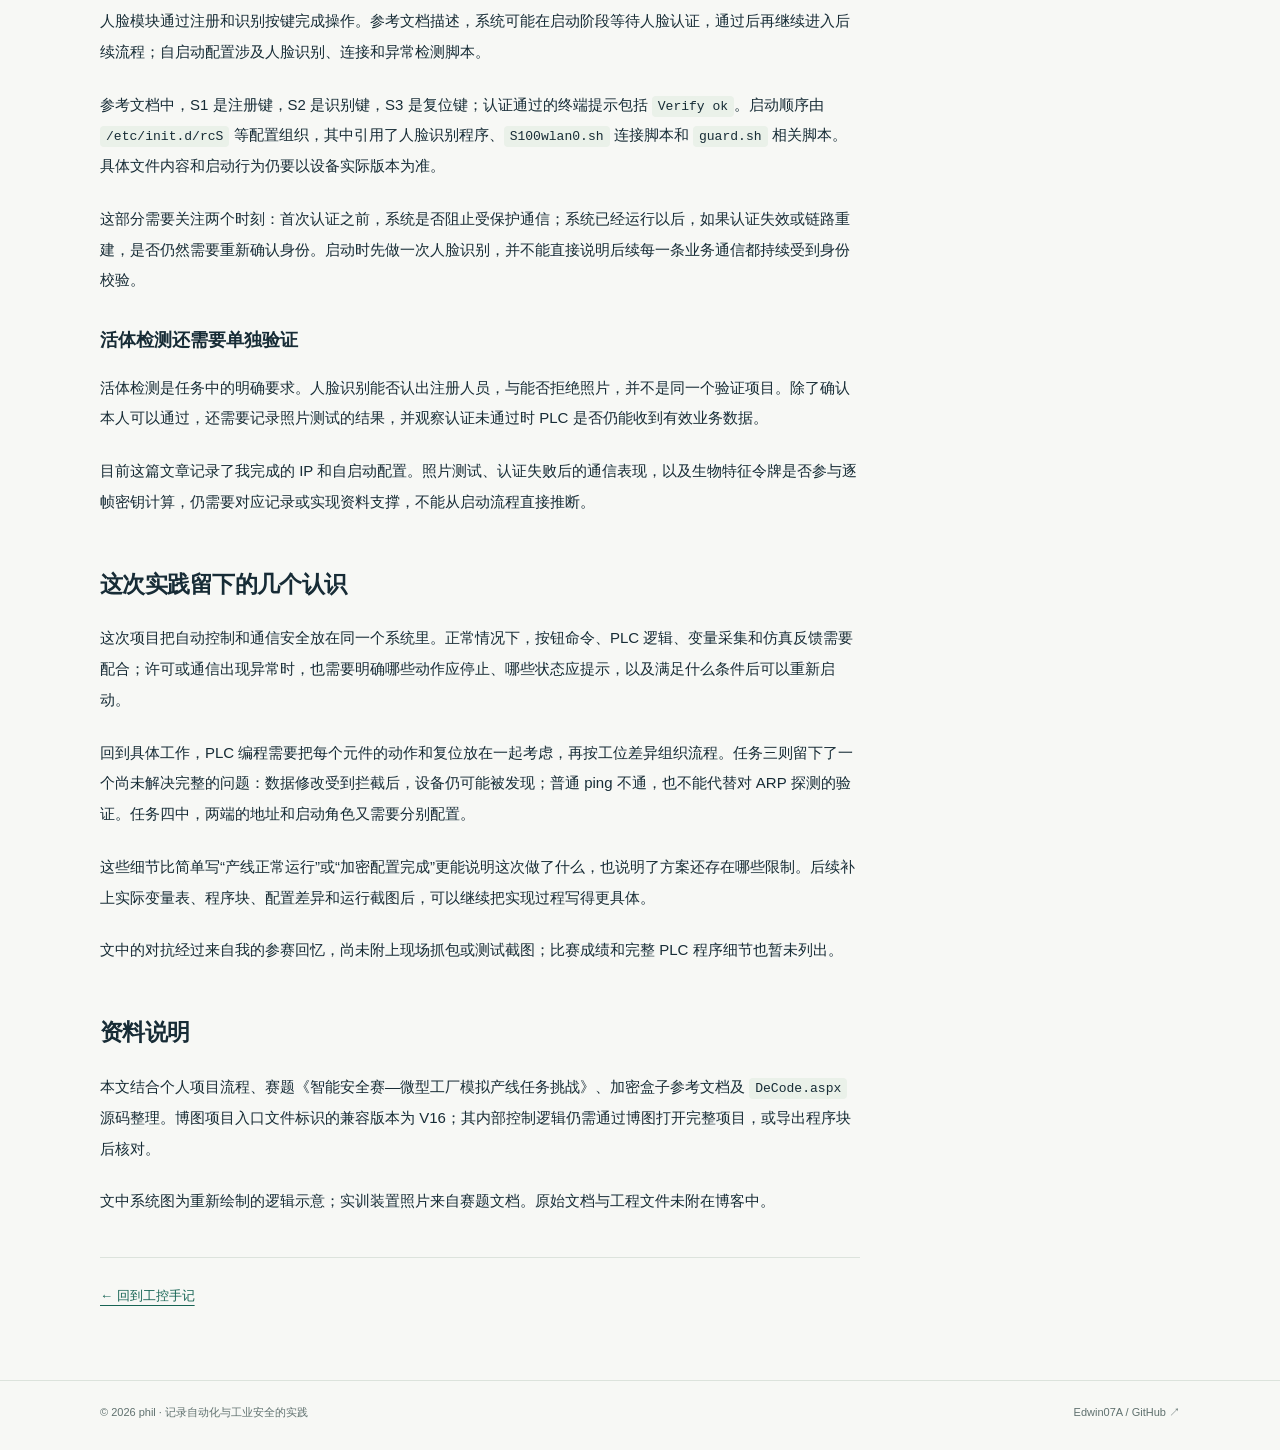
==== commit c36e0388: "Add files via upload" ====
--- a/micro-factory.html
+++ b/micro-factory.html
@@ -7,11 +7,11 @@
 <header class="site-header"><div class="wrap header-inner">
 <a class="brand" href="index.html" aria-label="phil 的工控手记首页"><span class="brand-mark" aria-hidden="true">&lt;/&gt;</span>工控手记<small>BY PHIL</small></a>
 <nav aria-label="主导航"><a href="index.html#posts">文章</a><a class="about-link" href="index.html#about">关于</a><a href="https://github.com/Edwin07A" target="_blank" rel="noopener noreferrer">GitHub ↗</a><button class="theme-toggle" type="button" data-theme-toggle>深色</button></nav>
-</div></header><div class="reading-progress" aria-hidden="true"></div><main id="main" class="wrap"><header class="article-header"><a class="back-link" href="index.html#posts">← 返回文章列表</a><div class="eyebrow">COMPETITION / ISCC · PROJECT NOTES</div><h1>第二次参加 ISCC：微型工厂的 PLC 控制与加密实践</h1><p class="article-deck">从仿真工位到 PLC 程序，再到加密页面与通信准入。这是我的第二次 ISCC 参赛记录。</p><div class="article-meta"><span>作者 phil / Edwin07A</span><span>约 10 分钟阅读</span><span>比赛复盘初稿</span></div><div class="tags"><span class="tag">PLC</span><span class="tag">TIA Portal</span><span class="tag">工业安全</span><span class="tag">ISCC</span></div></header>
+</div></header><div class="reading-progress" aria-hidden="true"></div><main id="main" class="wrap"><header class="article-header"><a class="back-link" href="index.html#posts">← 返回文章列表</a><div class="eyebrow">COMPETITION / ISCC · PROJECT NOTES</div><h1>第二次参加 ISCC：微型工厂的 PLC 控制与加密实践</h1><p class="article-deck">从仿真工位到 PLC 程序，再到加密页面与通信准入。这是我的第二次 ISCC 参赛记录。</p><div class="article-meta"><span>作者 phil / Edwin07A</span><span>约 17 分钟阅读</span><span>比赛复盘初稿</span></div><div class="tags"><span class="tag">PLC</span><span class="tag">TIA Portal</span><span class="tag">工业安全</span><span class="tag">ISCC</span></div></header>
 <div class="article-layout"><article class="article-body" aria-label="比赛复盘正文"><p>这是我第二次参加全国大学生信息安全与对抗技术竞赛（ISCC）。这次参与的任务是微型工厂模拟产线：主办方提供工厂仿真页面，我们需要根据各个工位和元件，在博图（TIA Portal）里编写 PLC 程序，再通过数据采集软件，把 PLC 变量与仿真元件对应起来。最终，通过触摸屏上的启动按钮，让产线自动完成物料流转并送入对应货架。</p>
 <p>我主要负责程序编写，以及安全任务二和任务四，也协助队友完成其他部分。因此，这篇复盘会重点介绍产线控制、MES 文本加解密页面，以及加密盒子与人脸识别的接入；加密狗和网络对抗部分则作为团队方案一起说明。</p>
 <p>除了自动控制，这次比赛还包含信息安全任务：加密狗校验、页面内容加密、异常探测与通信保护，以及人脸识别准入。它们分别涉及程序运行许可、数据内容、通信链路和操作人员身份。</p>
-<p>这篇文章记录我使用的技术方案，也说明各个模块解决的问题和目前能够确认的边界。</p>
+<p>这篇文章记录技术方案，也记录几个具体问题：每个部件用完以后怎样复位、为什么拦截了数据修改仍然能被扫描到，以及怎样把人脸识别放到正确的一端。</p>
 <h2 id="section-1">先把系统之间的关系理清</h2>
 <p>这套系统包含几个相互配合的部分：博图用于编写 PLC 控制程序；仿真平台提供工位、传感器和执行元件；数据采集软件负责把 PLC 中的变量与仿真对象连接起来；MCGS Pro 用于制作触摸屏操作界面。电脑与 PLC 之间的通信链路接入加密盒子。</p>
 <p><img alt="系统关系示意图：电脑通过 Server 和 Client 两个加密盒子连接 PLC，触摸屏提供操作入口" src="assets/images/system-overview.svg" /></p>
@@ -60,8 +60,16 @@
 <pre><code class="language-text">复位 → 出料 → 取料与供料 → 检测 → 搬运并放入货架
 </code></pre>
 <p>上面是便于理解的业务流程，不代表最终程序中的块名、步号或梯形图结构。</p>
-<p>对这类顺序控制，值得重点检查的是动作的完成条件：推缸是否到位、物料是否已经出现、取料是否完成，以及设备是否满足下一步动作的条件。只发送动作命令，不能代替对完成反馈的判断。</p>
-<p>同样，复位需要考虑流程状态。机械位置回到起点后，控制程序里残留的运行标志、完成状态和待执行命令，也需要与新的起始状态保持一致。这是阅读和复查最终 PLC 程序时应当一起核对的部分。</p>
+<h3 id="_2">每个部件用完以后都要复位</h3>
+<p>编程时，一个需要反复处理的问题是：各个部件完成自己的动作后，还要复位，为后续动作或下一轮使用做好准备。整条产线启动前的复位只是其中一部分，单个部件在循环中的复位同样需要写进控制流程。</p>
+<p>因此，写一个动作时，需要一起考虑它何时开始、何时算完成，以及完成后怎样恢复。例如，对有往返动作的元件，要分别关注动作到位和返回到位；具体使用哪些信号判断，取决于仿真场景提供的元件与接口。</p>
+<pre><code class="language-text">满足动作条件 → 执行动作 → 确认完成 → 执行复位 → 确认可再次使用
+</code></pre>
+<p>这段示意表达的是整理程序时需要关注的动作周期，不是最终工程的梯形图或具体步号。实际动作之间是否允许并行，也需要按工位关系判断。</p>
+<h3 id="_3">不同元件和工位要分别梳理逻辑</h3>
+<p>另一个工作量来自元件和工位之间的差异。不同台子的控制逻辑不同，同一个台子上的不同元件，也有各自的动作条件与反馈。写完一个元件后，不能只换变量地址就假定另一处能按同样方式工作。</p>
+<p>对我来说，这部分编程需要逐个理解元件的使用方式，再把各自的动作、复位和工位之间的交接串起来。整体流程看起来只有出料、检测和入库几步，落实到程序里，还要处理每一步内部的条件。</p>
+<p>除了机械位置，流程标志和待执行命令也需要与当前状态一致。设备回到起点时，程序是否也已经准备好开始下一轮，是后续核对程序块时需要一起检查的内容。</p>
 <h2 id="section-3">变量采集让程序与仿真场景连起来</h2>
 <p>PLC 程序写好之后，我通过数据采集软件，把博图中的变量与仿真平台各个元件连接起来。控制链路可以概括为：</p>
 <pre><code class="language-text">PLC 输出变量 → 采集与映射 → 仿真执行元件
@@ -86,7 +94,16 @@
 <p>这是方案层面的逻辑表达。具体的心跳变量、超时时间、KEY 校验公式以及许可失效后的输出处理，需要结合最终博图程序中的实现继续展开。</p>
 <h2 id="section-6">加密任务二：在 MES 中加入文本加解密页面</h2>
 <p>第二项任务中，我在数据采集软件的 MES 页面里加入了加解密功能，对应文件是 <code>DeCode.aspx</code>。这个页面接收文本和口令，使用浏览器的 Web Crypto API 在本地完成处理。</p>
-<h3 id="_3">从口令派生密钥，再加密文本</h3>
+<p>虽然扩展名是 <code>.aspx</code>，这段加密逻辑实际写在页面里的 JavaScript 中。页面外层仍然使用 MES 原有的导航和登录会话，加密按钮则在浏览器中调用 <code>encryptText</code>，把输入内容变成可以复制保存的密文；解密按钮执行相反的过程。所提供代码中的这段处理不需要把输入文本和口令发送给一个加密接口。</p>
+<pre><code class="language-text">文本 + 口令
+    ↓ UTF-8 编码
+随机盐值 → PBKDF2 派生 AES 密钥
+    ↓
+AES-GCM 加密 ← 随机 nonce + 认证头
+    ↓
+打包盐值、nonce、密文与标签 → Base64URL → 可复制的文本
+</code></pre>
+<h3 id="_5">从口令派生密钥，再加密文本</h3>
 <p>页面使用 PBKDF2-HMAC-SHA-256 从口令派生 AES 密钥。代码中的迭代次数是 600,000 次，每次加密随机生成 16 字节盐值，再使用 AES-256-GCM 加密文本。GCM 的 nonce 为 12 字节，认证标签为 128 位。</p>
 <p>下面是页面中的密钥派生逻辑：</p>
 <pre><code class="language-javascript">async function deriveKey(password, salt) {
@@ -103,33 +120,186 @@
 }
 </code></pre>
 <p>随机盐值与 nonce 使相同文本、相同口令在多次加密时产生不同结果。认证标签用于在解密时校验数据；口令错误或密文被修改时，认证通常无法通过。</p>
-<h3 id="_4">密文格式与页面交互</h3>
+<p>这里有两个容易混淆的概念：用户输入的是口令，AES 实际使用的是派生后的 256 位密钥。盐值参与密钥派生，用来避免同一个口令总是得到相同的密钥；nonce 参与某一次 GCM 加密。二者都由 <code>crypto.getRandomValues</code> 生成，各自承担不同的职责。</p>
+<p>代码把派生密钥的 <code>extractable</code> 参数设为 <code>false</code>，因此不能通过常规的 Web Crypto 导出接口取出密钥。但页面脚本仍然需要使用它完成加解密，这个设置不能替代对页面运行环境的保护。</p>
+<h3 id="_6">加密函数怎样组织数据</h3>
+<p>下面是原页面 <code>encryptText</code> 函数的核心实现，只调整换行并省略了前面的明文长度检查：</p>
+<pre><code class="language-javascript">var salt = window.crypto.getRandomValues(new Uint8Array(16));
+var nonce = window.crypto.getRandomValues(new Uint8Array(12));
+var key = await deriveKey(password, salt);
+var header = utf8Encoder.encode(FORMAT_PREFIX + ITERATIONS + &quot;.&quot;);
+
+var encrypted = new Uint8Array(await window.crypto.subtle.encrypt(
+    {
+        name: &quot;AES-GCM&quot;,
+        iv: nonce,
+        additionalData: header,
+        tagLength: 128
+    },
+    key,
+    plainBytes
+));
+
+var packed = new Uint8Array(salt.length + nonce.length + encrypted.length);
+packed.set(salt, 0);
+packed.set(nonce, salt.length);
+packed.set(encrypted, salt.length + nonce.length);
+
+return FORMAT_PREFIX + ITERATIONS + &quot;.&quot; + toBase64Url(packed);
+</code></pre>
+<p><code>plainBytes</code> 是前面用 UTF-8 编码得到的明文字节，<code>FORMAT_PREFIX</code> 为 <code>MESENC1.</code>，<code>ITERATIONS</code> 为 <code>600000</code>。Web Crypto 返回的 <code>encrypted</code> 已经包含密文和 GCM 认证标签，因此打包时无需另行拼接标签。</p>
+<p>把盐值、nonce 和密文一起保存，是为了之后能重建解密所需的参数；真正需要单独保管的是口令。</p>
+<h3 id="_7">密文格式与页面交互</h3>
 <p>输出格式为：</p>
 <pre><code class="language-text">MESENC1.600000.&lt;Base64URL 编码的数据&gt;
 
 编码的数据 = 16 字节盐值 || 12 字节 nonce || 密文与认证标签
 </code></pre>
 <p>格式前缀和迭代次数同时参与附加认证数据（AAD）。解密代码校验前缀、迭代次数和数据长度，使用相同口令派生密钥，然后尝试解密并校验 UTF-8 文本。</p>
+<p>AAD 参与认证，但不会被隐藏。因此这个格式仍有公开且固定的 <code>MESENC1.600000.</code> 前缀，不能据此宣称输出“没有固定特征”。随机变化的是后面的参数与加密结果。</p>
+<p>去掉文本前缀并完成 Base64URL 解码后，二进制包的布局如下。这里的偏移单位都是字节：</p>
+<table>
+<thead>
+<tr>
+<th>起始偏移</th>
+<th>长度</th>
+<th>保存的内容</th>
+</tr>
+</thead>
+<tbody>
+<tr>
+<td>0</td>
+<td>16 字节</td>
+<td>PBKDF2 盐值</td>
+</tr>
+<tr>
+<td>16</td>
+<td>12 字节</td>
+<td>AES-GCM nonce</td>
+</tr>
+<tr>
+<td>28</td>
+<td>与明文字节数相同</td>
+<td>密文</td>
+</tr>
+<tr>
+<td>28 + 明文字节数</td>
+<td>16 字节</td>
+<td>GCM 认证标签</td>
+</tr>
+</tbody>
+</table>
+<p>二进制包比明文多 44 字节，再经过 Base64URL 编码并加上文本前缀，最终输出会更长。页面的 1 MiB 上限按 UTF-8 字节数检查，因此汉字数量和字节数不能直接等同。</p>
 <p>这里的 Base64URL 用于把二进制结果表示成便于复制的文本，保密性来自 AES-GCM。盐值与 nonce 随密文保存，口令不包含在这个输出包里。</p>
 <p>交互上，页面提供加密、解密、清空、显示或隐藏口令，以及复制结果。加密入口要求口令至少 12 个字符，单次明文上限为 1 MiB。处理过程中按钮会暂时禁用，结束后清空口令输入框。清空输入框不等于能够证明浏览器内存已经被安全擦除。</p>
-<h3 id="_5">文本加密与链路加密分别解决什么</h3>
+<h3 id="_8">解密时怎样处理错误</h3>
+<p>解密函数先检查输入是否符合 <code>MESENC1</code> 格式、是否使用支持的迭代次数，以及解码后的包长度是否合理。通过这些检查后，才会取出盐值和 nonce，重新派生密钥并执行解密：</p>
+<pre><code class="language-javascript">try {
+    plainBytes = await window.crypto.subtle.decrypt(
+        { name: &quot;AES-GCM&quot;, iv: nonce, additionalData: header, tagLength: 128 },
+        key,
+        encrypted
+    );
+} catch (error) {
+    throw new Error(&quot;解密失败：密钥错误或密文已损坏。&quot;);
+}
+</code></pre>
+<p>这里不把认证失败后的数据作为正常文本输出。口令错误和密文被篡改都会导致校验失败，页面统一提示用户检查口令或密文。认证通过后，还会用严格的 UTF-8 解码检查文本有效性。</p>
+<h3 id="_9">整理文章时的代码复核</h3>
+<p>为核对这部分讲解，整理文章时对原页面中的加解密函数进行了独立复核：中文及换行文本能够加密后还原；同一文本和口令连续加密会产生不同输出；错误口令、修改后的密文以及不支持的迭代次数均被拒绝。复核使用本地 JavaScript 环境的 Web Crypto 实现，未运行 MES 后端，也未验证真实通信链路，不能代替比赛现场的页面测试和攻防记录。</p>
+<h3 id="_10">文本加密与链路加密分别解决什么</h3>
 <p>这个页面能确认实现的是文本内容加解密。指定文本经用户输入并加密后，可以作为密文保存；主动解密后，明文仍需要在页面上显示。</p>
 <p>因此，这份代码不能单独证明整个 MES 页面、HTTP 通信或 PLC 报文都已加密，也不能保证解密后的明文无法被当前浏览器的调试工具读取。Web Crypto 通常还需要 HTTPS 或 localhost 等安全上下文，直接通过普通局域网 HTTP 地址访问时应检查浏览器支持情况。</p>
 <p>此外，评分表提到了国密算法，而当前页面使用 AES-GCM。页面采用的算法、链路使用的算法以及赛题的具体判分要求，需要分别核对。</p>
 <h2 id="section-7">加密任务三：探测与数据注入对抗</h2>
 <p>第三项任务涉及异常检测和通信保护，也是我协助队友完成的部分。我们使用的工具包括 Nmap / Zenmap，以及 PLC 信号修改工具。结合赛题，它们分别用于观察比赛网络中的主机与服务暴露情况，以及尝试修改 PLC 数据，检验防护是否有效。</p>
-<p>这项任务需要同时观察业务侧的变化：在出现探测行为时，通信是否受到影响；出现未经预期的数据写入时，PLC 中的值是否变化；防护动作发生后，正常采集和控制是否仍然可用。单独一张工具运行截图，无法说明整个防护过程。</p>
-<p>加密盒子参考文档提到了 <code>guard.sh</code> 等异常检测相关脚本，以及连接脚本的配置。但文档没有提供足够的实现细节来证明其检测规则、阈值和数据注入识别能力。</p>
-<p>这里还有一个需要区分的场景：主动扫描通常会产生可观察的通信行为；纯被动抓包可能不向被监听设备发包，不能仅靠高频流量阈值保证发现。链路加密则可以减少流量被截获后直接暴露业务明文的风险。</p>
+<h3 id="ip">拦截数据修改后，IP 仍然能被发现</h3>
+<p>一开始，我们的检测拦截软件能够拦截攻方对数据的修改，但对方仍然能扫描到 PLC 的 IP。我们尝试返回假的 MAC 值，对方依然能够发现这个地址。这个结果说明，拦截业务数据修改和降低设备的可探测性，需要分别验证。</p>
+<p>后来，我发现可以在防火墙中拦截 ICMPv4 Echo 请求，让普通 ping 得不到回应。但是，这仍然不能拦截同一广播域内的 ARP 探测，因此没有完全解决 IP 被发现的问题。</p>
+<h3 id="ping-arp">普通 ping 与 ARP 探测走的是不同路径</h3>
+<p>复盘时需要把这两个机制分开：普通 IPv4 ping 使用 ICMP Echo 请求和回应；ARP 则用于在本地链路上查询 IPv4 地址对应的 MAC 地址。部分扫描工具把用 ARP 判断主机是否在线的方式称为“ARP ping”，但它不属于 ICMP。</p>
+<table>
+<thead>
+<tr>
+<th>场景</th>
+<th>能说明什么</th>
+<th>本次方案的局限</th>
+</tr>
+</thead>
+<tbody>
+<tr>
+<td>数据修改被拦截</td>
+<td>当时测试的写入行为受到阻止</td>
+<td>不能据此认定设备地址也无法被发现</td>
+</tr>
+<tr>
+<td>返回假的 MAC 值</td>
+<td>修改了回应中的地址信息</td>
+<td>只要回应仍表明该 IP 存在，就可能继续暴露设备</td>
+</tr>
+<tr>
+<td>拦截 ICMPv4 Echo 请求</td>
+<td>普通 ping 得不到回应</td>
+<td>对同一广播域内的 ARP 探测不直接生效</td>
+</tr>
+<tr>
+<td>在 ARP 层完全不回应</td>
+<td>减少通过 ARP 回应发现设备的机会</td>
+<td>依赖动态 ARP 解析的正常通信也可能失败</td>
+</tr>
+</tbody>
+</table>
+<p>如果简单地让设备不再回应 ARP，其他需要重新解析其 MAC 地址的内网主机也可能无法与它通信。已有邻居缓存、静态 ARP 或不同网络拓扑会影响具体表现，但不能把“不回应 ARP”当作不影响业务的通用隐藏方案。</p>
+<p>这部分方案最终仍有缺陷：让对方普通 ping 不通，并不等于 PLC 的 IP 已被隐藏。记录结果时，应当把数据写入防护、ICMP 可达性和 ARP 可发现性分别说明。</p>
+<p>后续如果继续改进，可以评估网络分区和通信白名单，在保留必要采集与控制通信的前提下限制访问；这些是后续改进方向，不代表本次已经完成的配置。</p>
 <h2 id="section-8">加密任务四：人脸识别与通信准入</h2>
+<p>这是我主要负责的另一部分。我需要配置本地和远端各个 IP，并修改相关自启动文件，让人脸识别模块只在 Server 端进入启动流程。任务同时要求具备活体检测能力。</p>
+<h3 id="_13">分清两端角色与三段网络</h3>
 <p>参考文档给出的拓扑由电脑、Server 加密盒子、Client 加密盒子和设备端组成。电脑连接 Server 侧以太网口，Client 侧连接设备，两盒之间可以通过网线或 Wi-Fi 连接，并配置 VPN 加密隧道。本次项目的设备端是 PLC。</p>
 <p>配置时，需要分别理解电脑侧业务网段、PLC 侧业务网段，以及两盒之间的连接网段。参考文档使用 <code>swanctl</code> 配置中的地址和流量选择器来指定通道两端及受保护的业务网段。端口能连通、地址配置正确和业务流量进入隧道，是需要逐层核对的事情。</p>
+<p>以参考文档中的地址为例，可以把三段网络分开看。下表是文档示例，设备端在原文中是机械臂，不代表本次比赛 PLC 的实际地址：</p>
+<table>
+<thead>
+<tr>
+<th>网络位置</th>
+<th>参考网段</th>
+<th>用途</th>
+</tr>
+</thead>
+<tbody>
+<tr>
+<td>电脑侧业务网络</td>
+<td><code>192.168.2.0/24</code></td>
+<td>电脑连接 Server 的 eth0</td>
+</tr>
+<tr>
+<td>两盒互联网络</td>
+<td><code>192.168.31.0/24</code></td>
+<td>Server 与 Client 通过 eth1 或 Wi-Fi 互联</td>
+</tr>
+<tr>
+<td>设备侧业务网络</td>
+<td><code>192.168.44.0/24</code></td>
+<td>Client 的 eth0 连接设备</td>
+</tr>
+</tbody>
+</table>
+<p><code>local_addrs</code> 表示本端用于建立隧道的地址；<code>local_ts</code> 和 <code>remote_ts</code> 则描述隧道保护的本地、远端业务流量范围。对应到上面的例子，Server 的本地业务网段是电脑侧，Client 的本地业务网段是设备侧，所以两端的流量选择器要互相对应。</p>
+<p>隧道两端能够互相访问，只说明互联网络可达；业务通信是否经过隧道，还要看路由、流量选择器和安全关联等配置。参考文档最后的 ping 测试可以帮助检查连通性，但不能单独证明业务数据已经加密。</p>
+<h3 id="_14">人脸识别怎样接入启动过程</h3>
+<p>我在自启动配置里需要处理的一个具体问题，是两端承担的职责不同：人脸识别应该只在 Server 端启动，Client 端按自己的角色完成连接与通信配置。不能把同一套启动项不加区分地放到两个盒子上。</p>
+<p>这项修改也需要和地址配置一起核对。本地地址、远端地址及受保护的业务网段要互相对应，启动项则要符合各自的角色。网络配置和自启动行为都正确，才能继续验证从身份认证到 PLC 通信的完整过程。</p>
 <p>人脸模块通过注册和识别按键完成操作。参考文档描述，系统可能在启动阶段等待人脸认证，通过后再继续进入后续流程；自启动配置涉及人脸识别、连接和异常检测脚本。</p>
-<p>这说明人脸认证被纳入了启动与接入流程。赛题进一步要求活体检测、照片无法通过，以及识别失败时 PLC 无有效通信。但仅凭这份使用说明，不能确认模块的活体检测效果，也不能确认生物特征令牌参与每一帧密钥计算。对这些能力的描述，需要有现场验证记录或更完整的实现资料支撑。</p>
-<h2 id="section-9">后续复查与整理</h2>
+<p>参考文档中，S1 是注册键，S2 是识别键，S3 是复位键；认证通过的终端提示包括 <code>Verify ok</code>。启动顺序由 <code>/etc/init.d/rcS</code> 等配置组织，其中引用了人脸识别程序、<code>S100wlan0.sh</code> 连接脚本和 <code>guard.sh</code> 相关脚本。具体文件内容和启动行为仍要以设备实际版本为准。</p>
+<p>这部分需要关注两个时刻：首次认证之前，系统是否阻止受保护通信；系统已经运行以后，如果认证失效或链路重建，是否仍然需要重新确认身份。启动时先做一次人脸识别，并不能直接说明后续每一条业务通信都持续受到身份校验。</p>
+<h3 id="_15">活体检测还需要单独验证</h3>
+<p>活体检测是任务中的明确要求。人脸识别能否认出注册人员，与能否拒绝照片，并不是同一个验证项目。除了确认本人可以通过，还需要记录照片测试的结果，并观察认证未通过时 PLC 是否仍能收到有效业务数据。</p>
+<p>目前这篇文章记录了我完成的 IP 和自启动配置。照片测试、认证失败后的通信表现，以及生物特征令牌是否参与逐帧密钥计算，仍需要对应记录或实现资料支撑，不能从启动流程直接推断。</p>
+<h2 id="section-9">这次实践留下的几个认识</h2>
 <p>这次项目把自动控制和通信安全放在同一个系统里。正常情况下，按钮命令、PLC 逻辑、变量采集和仿真反馈需要配合；许可或通信出现异常时，也需要明确哪些动作应停止、哪些状态应提示，以及满足什么条件后可以重新启动。</p>
-<p>从资料整理的角度，我接下来最想补齐三部分：实际工位与变量映射、关键控制和校验逻辑，以及现场运行和对抗记录。它们能让这篇复盘从系统说明进一步变成可核对的实现记录。</p>
-<p>本文暂未列出比赛成绩、完整 PLC 程序细节和现场攻防结论。后续补上博图导出的程序块、触摸屏与仿真运行截图后，可以继续展开具体实现。</p>
+<p>回到具体工作，PLC 编程需要把每个元件的动作和复位放在一起考虑，再按工位差异组织流程。任务三则留下了一个尚未解决完整的问题：数据修改受到拦截后，设备仍可能被发现；普通 ping 不通，也不能代替对 ARP 探测的验证。任务四中，两端的地址和启动角色又需要分别配置。</p>
+<p>这些细节比简单写“产线正常运行”或“加密配置完成”更能说明这次做了什么，也说明了方案还存在哪些限制。后续补上实际变量表、程序块、配置差异和运行截图后，可以继续把实现过程写得更具体。</p>
+<p>文中的对抗经过来自我的参赛回忆，尚未附上现场抓包或测试截图；比赛成绩和完整 PLC 程序细节也暂未列出。</p>
 <h2 id="section-10">资料说明</h2>
 <p>本文结合个人项目流程、赛题《智能安全赛—微型工厂模拟产线任务挑战》、加密盒子参考文档及 <code>DeCode.aspx</code> 源码整理。博图项目入口文件标识的兼容版本为 V16；其内部控制逻辑仍需通过博图打开完整项目，或导出程序块后核对。</p>
 <p>文中系统图为重新绘制的逻辑示意；实训装置照片来自赛题文档。原始文档与工程文件未附在博客中。</p><div class="article-end"><a href="index.html#posts">← 回到工控手记</a></div></article><aside class="article-aside" aria-label="文章目录"><p class="aside-label">ON THIS PAGE / 本文目录</p><div class="toc">
@@ -142,7 +312,7 @@
 <li><a href="#section-6">加密任务二：在 MES 中加入文本加解密页面</a></li>
 <li><a href="#section-7">加密任务三：探测与数据注入对抗</a></li>
 <li><a href="#section-8">加密任务四：人脸识别与通信准入</a></li>
-<li><a href="#section-9">后续复查与整理</a></li>
+<li><a href="#section-9">这次实践留下的几个认识</a></li>
 <li><a href="#section-10">资料说明</a></li>
 </ul>
 </div>
--- a/assets/style.css
+++ b/assets/style.css
@@ -0,0 +1,10 @@
+@charset "UTF-8";
+:root{color-scheme:light;--bg:#f7f8f5;--paper:#fff;--text:#172c36;--muted:#60716f;--line:#dce3dc;--accent:#176454;--soft:#eaf1e9;--code:#182e35;--code-text:#e2eee7;--shadow:0 16px 54px #19362d09}
+:root[data-theme=dark]{color-scheme:dark;--bg:#121c20;--paper:#19262c;--text:#e0e9e4;--muted:#a3b3ac;--line:#34433f;--accent:#9bcdb4;--soft:#243a32;--code:#0d171d;--code-text:#deebe2;--shadow:none}
+*{box-sizing:border-box}html{scroll-behavior:smooth;scroll-padding-top:95px}body{margin:0;background:var(--bg);color:var(--text);font-family:Inter,"Segoe UI","Microsoft YaHei",sans-serif;-webkit-font-smoothing:antialiased}a{color:inherit;text-underline-offset:5px}a:hover{color:var(--accent)}button{font:inherit}a:focus-visible,button:focus-visible{outline:3px solid var(--accent);outline-offset:5px}.skip-link{position:absolute;top:-80px;left:20px;background:var(--paper);padding:12px;z-index:10}.skip-link:focus{top:12px}.wrap{max-width:1160px;padding:0 40px;margin:auto}.site-header{height:88px;border-bottom:1px solid var(--line)}.header-inner{height:100%;display:flex;align-items:center;justify-content:space-between;gap:20px}.brand{display:flex;align-items:center;gap:12px;text-decoration:none;font-size:18px;font-weight:700;letter-spacing:.06em}.brand-mark{display:grid;place-items:center;width:32px;height:32px;background:var(--accent);color:var(--bg);border-radius:7px;font:17px Consolas,monospace;letter-spacing:-4px;padding-right:4px}.brand small{color:var(--muted);font:10px Consolas,monospace;letter-spacing:.15em;font-weight:400;margin-left:5px}nav{display:flex;gap:26px;align-items:center;font-size:13px}nav a{text-decoration:none}.theme-toggle{background:transparent;color:var(--muted);border:1px solid var(--line);border-radius:100px;padding:7px 13px;cursor:pointer}.eyebrow{font:11px/1.6 Consolas,monospace;letter-spacing:.15em;color:var(--accent);text-transform:uppercase}.hero{padding:74px 0 60px;display:grid;grid-template-columns:1.25fr 1fr;gap:70px;align-items:center}.hero h1{font-size:clamp(32px,3.8vw,48px);line-height:1.4;letter-spacing:-.045em;margin:20px 0 22px;font-weight:650}.hero p{font-size:15px;line-height:1.95;color:var(--muted);max-width:470px}.hero-art{width:100%;height:auto}.intro-link{display:inline-flex;align-items:center;gap:14px;color:var(--accent);font-size:14px;font-weight:600;margin-top:17px;text-decoration:none}.section-heading{display:flex;justify-content:space-between;align-items:baseline;padding:24px 0 18px;border-top:1px solid var(--line)}.section-heading h2{font-size:18px;margin:0}.section-heading span{font:11px Consolas,monospace;letter-spacing:.05em;color:var(--muted)}.post-card{display:grid;grid-template-columns:1.2fr 1fr;gap:42px;padding:30px;background:var(--paper);border:1px solid var(--line);border-radius:14px;box-shadow:var(--shadow);text-decoration:none}.post-card img{width:100%;height:240px;object-fit:cover;object-position:center;background:#ecf0e9;border-radius:8px}.post-content{align-self:center}.post-content h3{font-size:25px;line-height:1.6;margin:14px 0;color:var(--text);letter-spacing:-.025em}.post-content p{font-size:14px;line-height:1.95;color:var(--muted);margin:0 0 20px}.tags{display:flex;gap:8px;flex-wrap:wrap}.tag{font-size:10px;letter-spacing:.02em;padding:5px 9px;border-radius:4px;background:var(--soft);color:var(--accent)}.post-bottom{margin-top:24px;display:flex;justify-content:space-between;font:12px Consolas,monospace;color:var(--muted)}.about{display:grid;grid-template-columns:1fr 2fr;gap:40px;margin-top:60px;padding:32px 0 52px;border-top:1px solid var(--line)}.about h2{font-size:20px;margin:0}.about p{color:var(--muted);font-size:14px;line-height:2;margin:0;max-width:620px}.site-footer{border-top:1px solid var(--line);padding:24px 0 30px;color:var(--muted);font-size:11px}.footer-inner{display:flex;justify-content:space-between;gap:18px}.site-footer a{text-decoration:none}.reading-progress{position:fixed;top:0;left:0;right:0;height:3px;background:var(--accent);z-index:5;transform:scaleX(0);transform-origin:left}.article-header{padding:48px 0 37px;border-bottom:1px solid var(--line);margin-bottom:36px}.back-link{font-size:12px;text-decoration:none;color:var(--muted)}.article-header .eyebrow{margin-top:33px}.article-header h1{font-size:clamp(28px,3.5vw,42px);line-height:1.5;letter-spacing:-.035em;max-width:870px;margin:17px 0}.article-deck{font-size:15px;line-height:1.9;color:var(--muted);max-width:780px}.article-meta{display:flex;gap:22px;align-items:center;color:var(--muted);font-size:11px;margin:23px 0 17px}.article-layout{display:grid;grid-template-columns:minmax(0,760px) minmax(0,230px);gap:70px;padding-bottom:70px;align-items:start}.article-body{min-width:0;font-size:15px;line-height:2.05;overflow-wrap:anywhere}.article-body p{margin:0 0 22px}.article-body h2{font-size:23px;line-height:1.6;margin:48px 0 21px;letter-spacing:-.025em}.article-body h2:first-child{margin-top:0}.article-body h3{font-size:18px;line-height:1.65;margin:30px 0 17px}.article-body img{max-width:100%;display:block;margin:28px auto 14px;border-radius:9px;border:1px solid var(--line);background:white}.article-body img[src$="control-platform.jpg"]{max-height:440px;width:auto;object-fit:contain}.article-body .figure-note{font-size:11px;line-height:1.8;color:var(--muted);text-align:center;margin:-3px 0 28px}.article-body pre{font:12px/1.85 Consolas,"Microsoft YaHei",monospace;background:var(--code);color:var(--code-text);padding:22px 24px;border-radius:9px;overflow-x:auto;margin:25px 0 28px;tab-size:4}.article-body :not(pre)>code{font: .87em Consolas,monospace;background:var(--soft);padding:3px 6px;border-radius:4px;overflow-wrap:anywhere}.article-body table{width:100%;border-collapse:collapse;font-size:12px;line-height:1.9;margin:28px 0}.article-body th,.article-body td{padding:12px 10px;text-align:left;border-bottom:1px solid var(--line);vertical-align:top}.article-body th{background:var(--soft);color:var(--accent);font-weight:600}.article-body th:first-child{width:22%}.article-aside{position:sticky;top:32px;border-left:1px solid var(--line);padding-left:23px}.aside-label{font:10px/1.7 Consolas,monospace;letter-spacing:.14em;color:var(--muted);margin:0 0 16px}.toc ul{list-style:none;padding:0;margin:0}.toc li{margin:0 0 13px}.toc a{font-size:12px;color:var(--muted);text-decoration:none;line-height:1.8;display:block}.toc a.active,.toc a:hover{color:var(--accent)}.aside-bottom{margin-top:28px;padding-top:20px;border-top:1px solid var(--line);font-size:11px;color:var(--muted)}.article-end{margin-top:40px;padding-top:25px;border-top:1px solid var(--line);font-size:13px;color:var(--accent)}
+.article-header h1{text-wrap:balance}.article-body{width:100%}
+@media(min-width:1500px){.wrap{max-width:1220px}.hero{padding-top:90px;padding-bottom:75px}.hero h1{font-size:49px}}
+@media(max-width:900px){.wrap{padding:0 26px}.hero{gap:26px;padding-top:45px}.hero h1{font-size:34px}.brand small{display:none}.post-card{gap:25px;padding:24px}.post-content h3{font-size:21px}.post-card img{height:235px}.article-layout{grid-template-columns:minmax(0,1fr);gap:0}.article-aside{position:static;grid-row:1;border-left:0;border-bottom:1px solid var(--line);padding:0 0 20px;margin-bottom:30px}.toc ul{display:flex;flex-wrap:wrap;gap:8px 20px}.toc li{margin:0}.aside-bottom{display:none}.article-header{margin-bottom:25px}.article-body{max-width:760px;margin:auto}}
+@media(max-width:600px){.wrap{padding:0 21px}.site-header{height:72px}.brand{font-size:16px;gap:8px}nav{gap:17px;font-size:12px}.theme-toggle{padding:5px 10px}nav .about-link{display:none}.hero{grid-template-columns:1fr;gap:18px;padding:39px 0 35px}.hero h1{font-size:34px;max-width:400px;margin:15px 0 18px}.hero p{font-size:14px}.hero-art{max-height:200px;object-fit:contain}.intro-link{margin-top:9px}.section-heading{padding-top:19px}.post-card{grid-template-columns:1fr;gap:20px;padding:20px;border-radius:10px}.post-card img{height:195px}.post-content h3{font-size:21px;margin:10px 0}.post-content p{font-size:13px}.post-bottom{margin-top:20px}.about{grid-template-columns:1fr;gap:15px;margin-top:35px;padding:27px 0 35px}.about h2{font-size:18px}.about p{font-size:13px}.footer-inner{flex-direction:column;gap:10px}.article-header{padding-top:29px}.article-header .eyebrow{margin-top:26px}.article-header h1{font-size:28px}.article-deck{font-size:14px}.article-meta{gap:14px;flex-wrap:wrap}.article-body{font-size:14px;line-height:2.05}.article-body h2{font-size:21px;margin-top:37px}.article-body h3{font-size:17px}.article-body pre{padding:17px 15px;font-size:11px}.article-body th,.article-body td{padding:9px 5px;font-size:11px}.article-body th:first-child{width:25%}.toc a{font-size:11px}.toc ul{gap:7px 16px}.article-layout{padding-bottom:38px}}
+@media(prefers-reduced-motion:reduce){html{scroll-behavior:auto}*{transition:none!important}}
+@media print{.site-header,.site-footer,.article-aside,.reading-progress,.back-link{display:none}.wrap{max-width:none;padding:0}.article-layout{display:block}.article-header{padding-top:0}.article-body pre{white-space:pre-wrap;border:1px solid #ccc}.article-body img{max-height:320px}body{background:white;color:black}.article-body h2{break-after:avoid}.article-body pre,.article-body tr{break-inside:avoid}}
